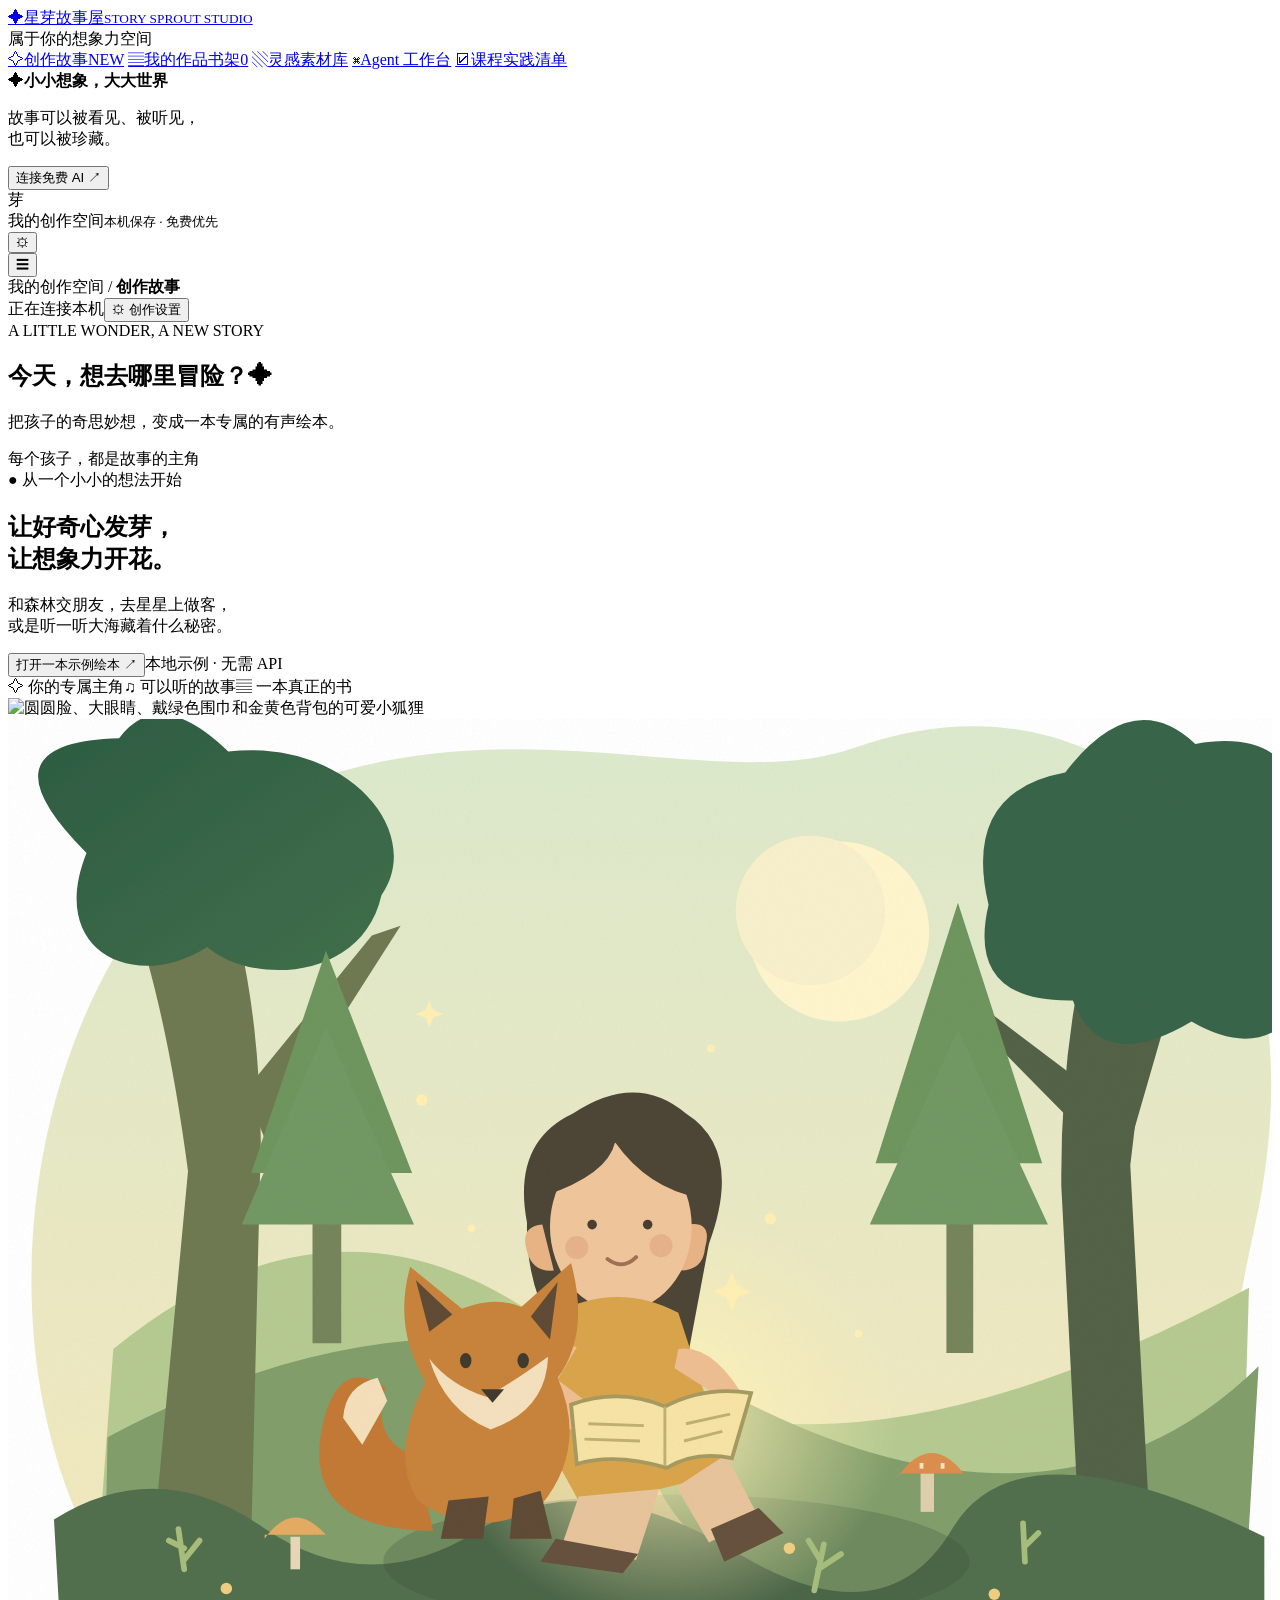
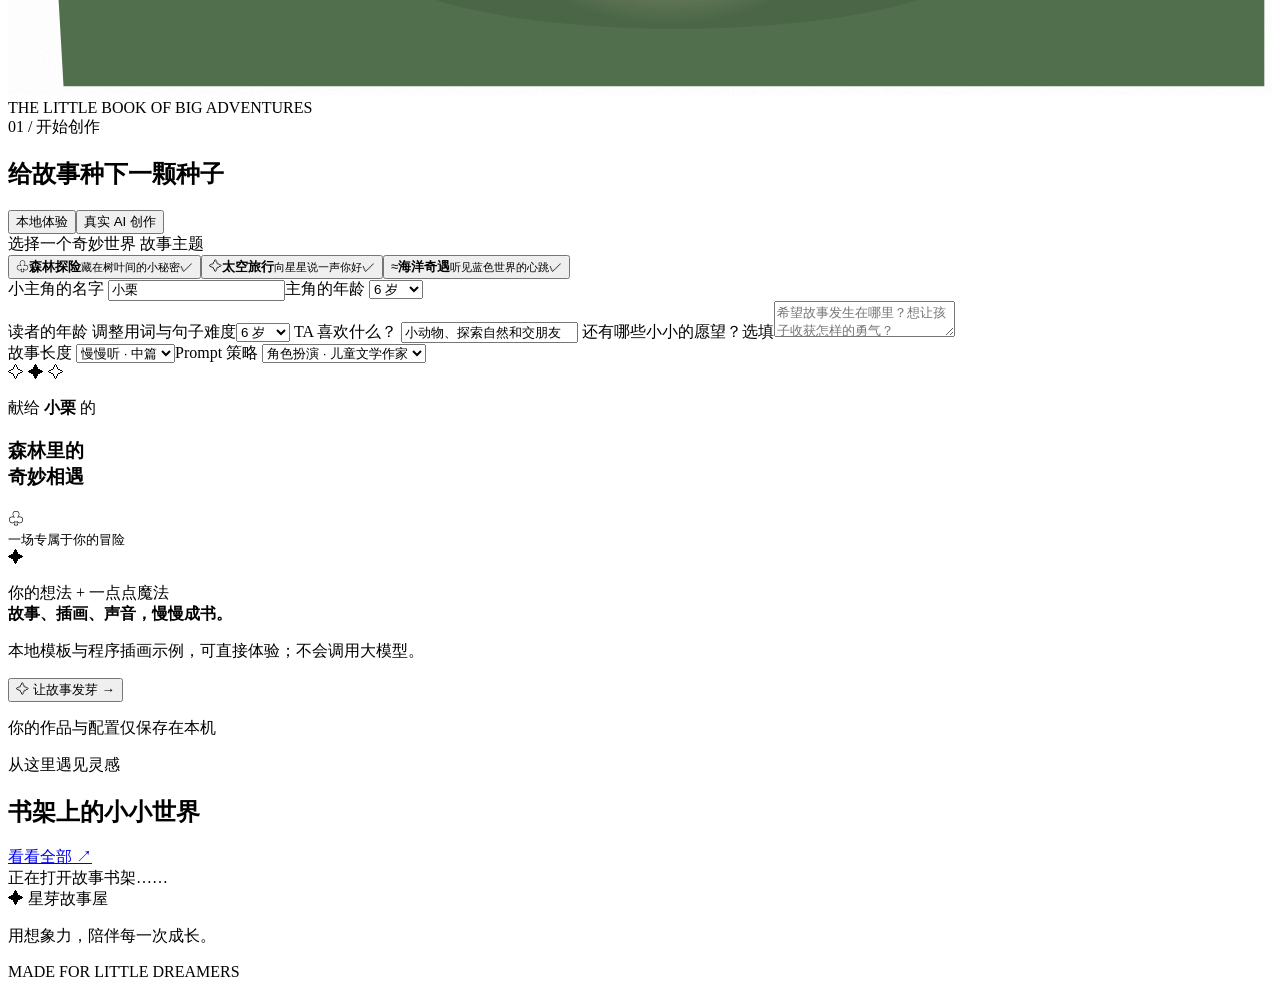
==== web/index.html @ d98bda09 "Add week-one Trae story page, shared service and Chinese usage guide" ====
<!doctype html>
<html lang="zh-CN">
<head>
  <meta charset="UTF-8">
  <meta name="viewport" content="width=device-width, initial-scale=1.0">
  <meta name="theme-color" content="#f7f6ee">
  <title>星芽故事屋 · 让每一个好奇心，都长成故事</title>
  <link rel="stylesheet" href="/styles.css">
  <script src="/app.js" defer></script>
</head>
<body>
  <aside class="sidebar" id="sidebar">
    <a class="brand" href="#create" aria-label="星芽故事屋首页"><span class="brand-mark">✦</span><span>星芽故事屋<small>STORY SPROUT STUDIO</small></span></a>
    <div class="sidebar-label">属于你的想象力空间</div>
    <nav class="navigation" aria-label="主导航">
      <a href="#create" data-view="create" class="nav-item active"><span class="nav-icon">✧</span>创作故事<span class="nav-new">NEW</span></a>
      <a href="#bookshelf" data-view="bookshelf" class="nav-item"><span class="nav-icon">▤</span>我的作品书架<span id="book-count" class="nav-count">0</span></a>
      <a href="#assets" data-view="assets" class="nav-item"><span class="nav-icon">▧</span>灵感素材库</a>
      <a href="#agent" data-view="agent" class="nav-item"><span class="nav-icon">⌘</span>Agent 工作台<span class="activity-dot" id="activity-dot" hidden></span></a>
      <a href="#course" data-view="course" class="nav-item"><span class="nav-icon">☑</span>课程实践清单</a>
    </nav>
    <div class="sidebar-note"><span class="note-spark">✦</span><strong>小小想象，大大世界</strong><p>故事可以被看见、被听见，<br>也可以被珍藏。</p><button class="text-button" id="open-settings-side">连接免费 AI <span>↗</span></button></div>
    <div class="sidebar-bottom"><span class="avatar">芽</span><div>我的创作空间<small>本机保存 · 免费优先</small></div><button class="icon-button" id="open-settings-bottom" aria-label="打开设置">⚙</button></div>
  </aside>

  <div class="app-shell">
    <header class="topbar"><button class="icon-button mobile-menu" id="mobile-menu" aria-label="切换菜单">☰</button><div class="breadcrumb">我的创作空间 <span>/</span> <strong id="breadcrumb-current">创作故事</strong></div><div class="topbar-actions"><span class="connection" id="connection-status"><span></span>正在连接本机</span><button class="settings-button" id="open-settings">⚙ <span>创作设置</span></button></div></header>
    <main id="main-content">
      <section class="view" id="view-create" aria-labelledby="create-title">
        <div class="page-eyebrow">A LITTLE WONDER, A NEW STORY</div>
        <div class="page-heading"><div><h1 id="create-title">今天，想去哪里冒险？<span>✦</span></h1><p>把孩子的奇思妙想，变成一本专属的有声绘本。</p></div><span class="handwritten">每个孩子，都是故事的主角</span></div>
        <section class="hero">
          <div class="hero-copy"><span class="pill"><span>●</span> 从一个小小的想法开始</span><h2>让好奇心发芽，<br>让想象力<span class="orange-text">开花。</span></h2><p>和森林交朋友，去星星上做客，<br>或是听一听大海藏着什么秘密。</p><div class="hero-actions"><button class="button dark" id="quick-experience">打开一本示例绘本 <span>↗</span></button><span class="hero-caption">本地示例 · 无需 API</span></div><div class="hero-features"><span>✧ 你的专属主角</span><span>♫ 可以听的故事</span><span>▤ 一本真正的书</span></div></div>
          <div class="hero-art has-seed" aria-label="戴着青绿围巾的小狐狸小栗，在森林里开启新的冒险" role="img"><img class="hero-seed-image" src="/files/library/images/character-cute-v6-eyes.png" alt="圆圆脸、大眼睛、戴绿色围巾和金黄色背包的可爱小狐狸">
            <svg viewBox="0 0 660 510" xmlns="http://www.w3.org/2000/svg" aria-hidden="true"><defs><linearGradient id="sky" x2="0" y2="1"><stop stop-color="#dce9cc"/><stop offset="1" stop-color="#f5e8bc"/></linearGradient><radialGradient id="bookGlow"><stop stop-color="#fff6bb" stop-opacity=".9"/><stop offset="1" stop-color="#ffedb0" stop-opacity="0"/></radialGradient><linearGradient id="tree" x2="1" y2="1"><stop stop-color="#2d5c42"/><stop offset="1" stop-color="#416f4c"/></linearGradient><filter id="grain"><feTurbulence type="fractalNoise" baseFrequency=".7" numOctaves="3" stitchTiles="stitch"/><feColorMatrix type="saturate" values="0"/><feComponentTransfer><feFuncA type="linear" slope=".06"/></feComponentTransfer><feBlend in="SourceGraphic" mode="multiply"/></filter></defs><g filter="url(#grain)"><path d="M44 432C-29 292 29 72 165 30 276-5 374 39 442 15 580-34 692 82 651 265c-21 95-22 191-137 218-100 24-385 32-470-51Z" fill="url(#sky)"/><circle cx="434" cy="111" r="47" fill="#fff5cd"/><circle cx="419" cy="100" r="39" fill="#f8f0cb"/><path d="M55 329Q177 229 295 326T648 297L643 463H45Z" fill="#b5ca91"/><path d="M52 375Q229 280 390 359T653 338L645 472H50Z" fill="#819e6b"/><path d="M339 321q-45 30-55 67t-73 80h207q-116-57-79-147" fill="#d8c998"/><path d="M76 12q55 75 56 209l-5 207H76l18-192Q77 110 47 63Z" fill="#6f7951"/><path d="m124 194 66-81 15-5-71 111M96 138 53 105l-3-20 51 35" fill="#6f7951"/><path d="M41 70Q-17 12 58 10 79-18 115 17c62-7 103 42 80 75-10 45-68 47-91 27-37 24-84 3-63-49Z" fill="url(#tree)"/><path d="M590 35q-41 94-40 209l10 193h37l-11-204q11-101 38-167Z" fill="#536347"/><path d="m580 235-64-65-9-21 70 53 28-72 10-9-28 97" fill="#536347"/><path d="M512 97q-14-59 40-69 35-46 68-15 62-11 57 59 35 35 5 66-21 45-64 20-47 28-62-11-56 1-44-50Z" fill="#376549"/><path d="M159 326V219h15v107M490 331V206h14v125" fill="#75855b"/><path d="m127 237 39-116 45 116ZM453 232l43-136 44 136Z" fill="#6f965e"/><path d="m122 264 44-103 46 103ZM450 264l46-102 47 102Z" fill="#729864"/><path d="M24 418q54-34 109 4t112 2 135 11 113-12 163 4v78H29Z" fill="#526f4d"/><ellipse cx="349" cy="440" rx="153" ry="35" fill="#344d39" opacity=".25"/><ellipse cx="345" cy="365" rx="120" ry="108" fill="url(#bookGlow)"/>
            <path d="M303 341q-33-31-32-78-8-42 24-57 33-22 59 0 30 19 12 68l-13 69Z" fill="#4d4535"/><path d="M279 264q-12 1-8 14 3 11 14 10M355 264q13-2 9 12-1 12-13 12" fill="#e8b485"/><ellipse cx="320" cy="265" rx="37" ry="44" fill="#efc59b"/><path d="M280 249q4-44 39-43 39 2 42 44-27-5-44-29-4 17-37 28Z" fill="#4d4535"/><path d="M284 311q34-18 66-1l27 83-77 19-28-51Z" fill="#d9a44b"/><path d="m298 406-10 29 40 4 12-37M349 401l17 29 26-13-17-33" fill="#e7c49b"/><path d="m286 428-8 12 43 6 8-10M367 423l7 17 31-15-13-13" fill="#66513d"/><path d="M288 325q-16 0-20 34l30 14 10-12-21-16 10-17M350 329q19-3 37 30l-29 13-9-13 18-8-19-12" fill="#edbe91"/><circle cx="305" cy="264" r="2.5" fill="#493f32"/><circle cx="334" cy="264" r="2.5" fill="#493f32"/><path d="M313 282q8 6 15-1" fill="none" stroke="#9f7155" stroke-width="2" stroke-linecap="round"/><circle cx="297" cy="276" r="6" fill="#db9c79" opacity=".45"/><circle cx="341" cy="275" r="6" fill="#db9c79" opacity=".45"/>
            <path d="M222 424q-69-1-58-54 8-38 33-21-8 28 16 36" fill="#c37a36"/><path d="M193 344q-17 4-18 21l10 14 13-23" fill="#f4dfba"/><path d="M218 346q-17-28-8-60l27 22q17-7 31-1l26-23q10 37-7 60 16 37-9 67-34 19-64-3-15-24 4-62" fill="#c8833b"/><path d="m213 293 7 27 12-9M287 294l-14 18 10 12" fill="#604b35"/><path d="M220 334q11 14 30 20 14-8 32-21-1 28-30 38-24-10-32-37" fill="#f4e0bd"/><ellipse cx="239" cy="335" rx="3" ry="4" fill="#403c2d"/><ellipse cx="269" cy="335" rx="3" ry="4" fill="#403c2d"/><path d="m247 350 12 0-6 7Z" fill="#403c2d"/><path d="m230 408-4 20 22 0 3-22M264 407l-2 21h22l-6-25" fill="#604b35"/>
            <path d="M294 358q25-9 49 1 21-11 45-7l-10 34q-19-4-34 5-27-8-47-2Z" fill="#f6e3a5" stroke="#a69a61" stroke-width="2"/><path d="M343 359v31M303 368l29 1M301 376l29 1M354 368l23-5M353 377l20-5" stroke="#c1af72" fill="none" stroke-width="1.5"/>
            <path d="M465 395q17-23 34-1h-34" fill="#dc8e4e"/><path d="M480 394v20" stroke="#dfcfac" stroke-width="7"/><path d="M476 390h2m9 0h2" stroke="#f6e7c1" stroke-width="3"/><path d="M134 428q15-21 32-2h-32" fill="#e4ac63"/><path d="M150 427v17" stroke="#e8d7b7" stroke-width="5"/><g fill="#ffefb3"><circle cx="216" cy="199" r="3"/><circle cx="398" cy="261" r="3"/><circle cx="444" cy="321" r="2"/><circle cx="242" cy="266" r="2"/><circle cx="367" cy="172" r="2"/><path d="m375 296 3-7 3 7 7 3-7 3-3 7-3-7-7-3Z"/><path d="m218 152 2-5 2 5 5 2-5 2-2 5-2-5-5-2Z"/></g><g stroke="#a7bd7c" stroke-width="3" stroke-linecap="round"><path d="m92 444-3-21m3 16 8-10m-8 4-8-4M421 455l5-24m-3 13 12-8m-11 3-6-10M531 440l-1-20m1 12 7-7"/></g><g fill="#efce83"><circle cx="114" cy="454" r="3"/><circle cx="408" cy="433" r="3"/><circle cx="515" cy="457" r="3"/></g></g></svg>
            <span class="art-caption">THE LITTLE BOOK OF BIG ADVENTURES</span>
          </div>
        </section>

        <section class="creation-section" id="creation-section"><div class="section-heading"><div><span class="step-label">01 / 开始创作</span><h2>给故事种下一颗种子</h2></div><div class="mode-switch" role="group" aria-label="生成模式"><button class="active" data-mode="demo" aria-pressed="true">本地体验</button><button data-mode="live" aria-pressed="false">真实 AI 创作</button></div></div>
          <form id="create-form" class="creation-grid">
            <div class="creation-form"><label class="field-label">选择一个奇妙世界 <span>故事主题</span></label><div class="theme-options" role="group" aria-label="选择主题"><button type="button" data-theme="forest" class="theme-card selected" aria-pressed="true"><span class="theme-picture forest-picture">♧</span><strong>森林探险</strong><small>藏在树叶间的小秘密</small><span class="theme-check">✓</span></button><button type="button" data-theme="space" class="theme-card" aria-pressed="false"><span class="theme-picture space-picture">✧</span><strong>太空旅行</strong><small>向星星说一声你好</small><span class="theme-check">✓</span></button><button type="button" data-theme="ocean" class="theme-card" aria-pressed="false"><span class="theme-picture ocean-picture">≈</span><strong>海洋奇遇</strong><small>听见蓝色世界的心跳</small><span class="theme-check">✓</span></button></div>
              <div class="fields-row"><label class="field">小主角的名字 <input name="name" id="child-name" maxlength="20" required value="小栗" placeholder="例如：小栗"></label><label class="field age-field">主角的年龄 <select name="age" id="child-age"><option value="3">3 岁</option><option value="4">4 岁</option><option value="5">5 岁</option><option value="6" selected>6 岁</option><option value="7">7 岁</option><option value="8">8 岁</option><option value="9">9 岁</option><option value="10">10 岁</option><option value="11">11 岁</option><option value="12">12 岁</option></select></label></div>
              <label class="field">读者的年龄 <span class="optional">调整用词与句子难度</span><select name="audience_age" id="audience-age"><option value="3">3 岁</option><option value="4">4 岁</option><option value="5">5 岁</option><option value="6" selected>6 岁</option><option value="7">7 岁</option><option value="8">8 岁</option><option value="9">9 岁</option><option value="10">10 岁</option><option value="11">11 岁</option><option value="12">12 岁</option></select></label>
              <label class="field">TA 喜欢什么？ <input id="child-interest" name="interest" maxlength="120" value="小动物、探索自然和交朋友" placeholder="小动物、恐龙、星星……"></label>
              <label class="field">还有哪些小小的愿望？<span class="optional">选填</span><textarea name="setting" id="story-setting" rows="2" maxlength="180" placeholder="希望故事发生在哪里？想让孩子收获怎样的勇气？"></textarea></label>
              <div class="fields-row"><label class="field">故事长度 <select name="length"><option value="short">轻轻读 · 短篇</option><option value="medium" selected>慢慢听 · 中篇</option><option value="long">尽情想 · 长篇</option></select></label><label class="field">Prompt 策略 <select name="strategy"><option value="role_play">角色扮演 · 儿童文学作家</option><option value="zero_shot">Zero-shot · 直接描述</option><option value="few_shot">Few-shot · 示例引导</option></select></label></div>
            </div>
            <aside class="creation-preview"><div class="preview-book"><div class="preview-stars">✧ <span>✦</span> ✧</div><p>献给 <strong id="preview-name">小栗</strong> 的</p><h3 id="preview-title">森林里的<br>奇妙相遇</h3><div class="preview-tree">♧</div><div class="preview-book-line"></div><small>一场专属于你的冒险</small></div><div class="preview-summary"><span>✦</span><p>你的想法 + 一点点魔法<br><strong>故事、插画、声音，慢慢成书。</strong></p></div><p id="mode-description" class="mode-description">本地模板与程序插画示例，可直接体验；不会调用大模型。</p><button class="button dark create-button" type="submit" id="create-submit"><span>✧</span> 让故事发芽 <span>→</span></button><p class="local-note">你的作品与配置仅保存在本机</p></aside>
          </form>
        </section>
        <section class="recent-section"><div class="section-heading"><div><span class="step-label">从这里遇见灵感</span><h2>书架上的小小世界</h2></div><a class="text-button" href="#bookshelf">看看全部 <span>↗</span></a></div><div class="book-grid compact" id="recent-books"><div class="loading-state">正在打开故事书架……</div></div></section>
        <footer class="page-footer"><span>✦ 星芽故事屋</span><p>用想象力，陪伴每一次成长。</p><span>MADE FOR LITTLE DREAMERS</span></footer>
      </section>

      <section class="view" id="view-bookshelf" hidden><div class="page-eyebrow">YOUR LITTLE LIBRARY</div><div class="page-heading"><div><h1>我的作品书架<span>▤</span></h1><p>每一本故事，都收藏着一份独一无二的好奇心。</p></div><a href="#create" class="button dark">✧ 创作新故事</a></div><div class="toolbar"><div class="search-field"><span>⌕</span><input id="book-search" placeholder="找一本故事，或一位小主角……" aria-label="搜索作品"></div><span class="muted" id="bookshelf-total"></span></div><div class="book-grid" id="all-books"></div></section>

      <section class="view" id="view-assets" hidden><div class="page-eyebrow">A CABINET OF CURIOSITIES</div><div class="page-heading"><div><h1>灵感素材库<span>✧</span></h1><p>故事模板、插画与声音，让创作多一点可能。</p></div></div><div class="asset-search-panel"><form id="asset-search-form" class="asset-search"><span>⌕</span><input id="asset-query" placeholder="试试“森林里的小狐狸”或“温柔的海浪声”" aria-label="搜索素材"><button class="button dark" type="submit">寻找灵感 →</button></form><div class="filter-pills" id="asset-filters"><button class="active" data-type="all">全部素材</button><button data-type="template">故事模板</button><button data-type="image">插画</button><button data-type="sound">声音</button></div><p id="asset-engine" class="muted"></p></div><div id="asset-results" class="asset-grid"></div></section>

      <section class="view" id="view-agent" hidden><div class="page-eyebrow">LET IDEAS BECOME A BOOK</div><div class="page-heading"><div><h1>Agent 工作台<span>⌘</span></h1><p>看见每一步创作，也能在需要时加入你的想法。</p></div><span class="pill">人在回路 · 可暂停介入</span></div><div class="agent-layout"><section class="panel agent-setup"><div class="panel-title"><span class="number-mark">01</span><h2>安排一次创作</h2></div><label class="field">选择一本故事<select id="agent-project"></select></label><label class="field">告诉创作助手你的想法<textarea id="agent-instruction" rows="5" maxlength="500" placeholder="例如：让小狐狸更勇敢，保留温柔的睡前氛围。"></textarea></label><label class="checkbox-field"><input type="checkbox" id="agent-pause" checked><span>故事完成后暂停，等我审阅再继续</span></label><p class="help-text">按真实执行顺序编排故事、插画、有声书与视频。每一步都会保留日志；可用能力以本机配置为准。</p><button class="button dark full" id="start-agent">启动创作助手 →</button><button class="button subtle full" id="prompt-compare">比较三种 Prompt 策略</button></section><section class="panel agent-monitor"><div class="panel-title"><span class="number-mark">02</span><h2>创作正在发生</h2><span id="agent-status" class="status-chip">等待任务</span></div><div id="agent-empty" class="empty-state"><span class="empty-icon">⌘</span><h3>给一个想法，看它一步步成书</h3><p>任务启动后，这里会显示真实进度、执行步骤与日志。</p></div><div id="agent-job" hidden><div class="job-progress"><span id="job-progress-label">任务进度</span><strong id="job-progress-value">0%</strong><div class="progress-track"><span id="job-progress-bar"></span></div></div><div id="job-steps" class="job-steps"></div><div class="log-heading"><strong>执行日志</strong><small>由本机服务实时返回</small></div><div id="job-logs" class="job-logs" aria-live="polite"></div><div id="job-error" class="inline-error" hidden></div><div class="intervention" id="job-intervention" hidden><strong>故事正在等你的想法</strong><p>审阅后可以提交调整要求，再恢复任务。</p><textarea id="intervention-text" rows="3" maxlength="500" placeholder="例如：减少第三幕的紧张感，结尾增加彼此分享的情节。"></textarea><div class="intervention-actions"><button class="button subtle" id="send-intervention">保存介入指令</button><button class="button dark" id="resume-job">继续执行 →</button></div></div><div id="job-result" class="job-result" hidden></div></div></section></div></section>

      <section class="view" id="view-course" hidden><div class="page-eyebrow">LEARNING THROUGH MAKING</div><div class="page-heading"><div><h1>课程实践清单<span>☑</span></h1><p>把每一项课堂所学，变成可以检查的真实作品。</p></div></div><div class="course-intro"><span>✦</span><div><h2>从一个故事，到一个完整的 AIGC 应用</h2><p>这里只检查本机功能与技术产物，不代表老师的作业验收。Trae开发、演示视频、日志、仓库提交和现场答辩需另外核对。</p></div></div><div id="course-checks" class="checks-grid"></div><div class="section-heading"><h2>实践路线</h2></div><div id="course-weeks" class="course-weeks"></div></section>
    </main>
  </div>

  <dialog id="reader" class="reader-dialog"><div class="reader-shell"><header class="reader-header"><a href="#bookshelf" class="brand reader-brand"><span class="brand-mark">✦</span><span>星芽故事屋</span></a><div class="reader-heading"><strong id="reader-title"></strong><span id="reader-mode" class="status-chip"></span></div><button class="icon-button close-reader" id="close-reader" aria-label="关闭阅读器">×</button></header><div class="reader-body"><aside class="reader-outline"><p class="sidebar-label">这本书的每一页</p><div id="scene-navigation"></div><button class="characters-toggle" id="show-characters">♧ 认识故事里的朋友</button><div id="character-list" hidden></div><div class="reader-moral" id="reader-moral"></div></aside><div class="reader-center"><div class="reader-actionbar"><button class="reader-action" id="generate-images">▧ 生成配图</button><button class="reader-action" id="generate-audio">♫ 生成有声书</button><button class="reader-action" id="generate-video">▷ 生成视频</button><button class="reader-action" id="reader-agent">⌘ 交给 Agent</button><div class="reader-export"><a id="download-pdf" class="reader-action" download>↓ PDF</a><a id="download-zip" class="reader-action" download>↓ ZIP</a></div></div><div class="reader-job" id="reader-job" hidden><span id="reader-job-status"></span><button class="text-button" id="reader-job-details">查看日志 ↗</button></div><article class="storybook-page"><div class="scene-image-wrap" id="scene-image-wrap"><img id="scene-image" alt=""><span id="scene-image-note" class="scene-image-note"></span></div><div class="scene-copy"><span class="scene-number" id="scene-number"></span><h2 id="scene-title"></h2><div id="scene-text" class="scene-text"></div><div id="scene-dialogues" class="scene-dialogues"></div></div></article><div class="reader-pagination"><button class="button subtle" id="previous-scene">← 上一页</button><span id="scene-counter"></span><button class="button dark" id="next-scene">下一页 →</button></div><div class="audio-panel"><span class="audio-symbol">♫</span><div class="audio-content"><strong id="audio-title">让故事读给你听</strong><p id="audio-hint">生成有声书后，在这里播放并同步查看朗读文字。</p><audio id="story-audio" controls preload="metadata" hidden></audio></div></div><div id="reader-video-wrap" hidden><video id="story-video" controls preload="metadata"></video></div><details class="revision-panel"><summary>✎ 想给故事添一点新想法？</summary><form id="revise-form"><textarea id="revision-text" rows="3" maxlength="500" required placeholder="描述你希望调整的内容，例如：结尾让两个朋友一起把小种子种下。"></textarea><button class="button dark" type="submit">修改故事 →</button></form></details></div></div></div></dialog>

  <dialog id="settings-dialog" class="settings-dialog"><form id="settings-form"><header class="modal-header"><div><span class="step-label">YOUR LOCAL STUDIO</span><h2>让创作工具准备就绪</h2></div><button class="icon-button" id="close-settings" type="button" aria-label="关闭设置">×</button></header><div class="settings-body"><div class="privacy-note">♧ 密钥仅提交给本机服务并保存在本机配置中；界面和作品导出均不会回显密钥。</div><div class="settings-help"><h3>第一次使用？从免费模型开始</h3><ol><li>在 <a href="https://open.bigmodel.cn/" target="_blank" rel="noopener noreferrer">智谱开放平台 ↗</a> 注册并进入控制台。</li><li>在 API Key 管理中创建密钥，复制后粘贴到下方。</li><li>使用下方免费模型，保存后点击“测试连接”。模型可用性以平台账号实际权限为准。</li></ol></div><div class="settings-section"><h3>文字创作 <span class="status-chip" id="text-key-state">未配置</span></h3><label class="field">API 地址<input id="text-base-url" type="url" placeholder="https://open.bigmodel.cn/api/paas/v4"></label><label class="field">免费文字模型<select id="text-model"><option value="glm-4.7-flash">GLM-4.7-Flash</option><option value="glm-4-flash-250414">GLM-4-Flash-250414</option><option value="glm-4-flash">GLM-4-Flash</option></select></label><label class="field">API Key<input id="text-api-key" type="password" autocomplete="new-password" placeholder="粘贴密钥；留空保留已保存的密钥"></label></div><div class="settings-section"><h3>绘本插画 <span class="status-chip" id="image-key-state">未配置</span></h3><label class="field">图片服务<select id="image-provider"><option value="cogview">智谱免费图片 · 无固定Seed</option><option value="wan">百炼万相2.7 · 使用账号免费额度</option></select></label><label class="field">API 地址<input id="image-base-url" type="url" placeholder="https://open.bigmodel.cn/api/paas/v4"></label><label class="field">免费图片模型<select id="image-model"><option value="cogview-3-flash">CogView-3-Flash</option></select></label><label class="field">API Key<input id="image-api-key" type="password" autocomplete="new-password" placeholder="图片生成专用密钥；留空保留原值"></label></div><div class="settings-section" id="wan-settings" hidden><h3>百炼图片设置 <span class="status-chip" id="wan-key-state">未配置</span></h3><p class="help-text">先在百炼确认所选模型有剩余免费图片额度，并开启“免费额度用完即停”。保存设置与本机检查不生成图片；实际生成才消耗额度。</p><label class="field">北京地域 API Host<input id="wan-base-url" type="url" value="https://dashscope.aliyuncs.com"></label><label class="field">图片模型<select id="wan-model"><option value="wan2.7-image-pro">wan2.7-image-pro</option><option value="wan2.7-image">wan2.7-image</option></select></label><label class="field">百炼 API Key<input id="wan-api-key" type="password" autocomplete="new-password" placeholder="只填写百炼密钥，留空保留已保存值"></label><label class="field">固定 Seed<input id="wan-seed" type="number" min="0" max="2147483647" value="20261027" required></label><label class="field" style="display:flex;flex-direction:row;align-items:flex-start"><input id="wan-free-confirmed" type="checkbox" style="width:auto;margin-top:5px">我已确认上方所选模型有剩余免费额度，且“免费额度用完即停”已开启。</label><button id="check-image-settings" class="button subtle" type="button">检查图片配置（不出图）</button></div><p class="help-text">文字使用智谱免费模型。百炼图片仅在确认免费额度及用完即停后开放调用，不自动切换模型。</p><div id="settings-test-result" class="settings-test-result" hidden></div></div><footer class="modal-footer"><button class="button subtle" id="test-settings" type="button">测试已保存配置</button><button class="button dark" id="save-settings" type="submit">保存本机设置 →</button></footer></form></dialog>
  <div class="toast-stack" id="toast-stack" aria-live="polite"></div>
  <div class="global-busy" id="global-busy" hidden><span class="spinner"></span><span id="global-busy-label">正在处理……</span></div>
</body>
</html>
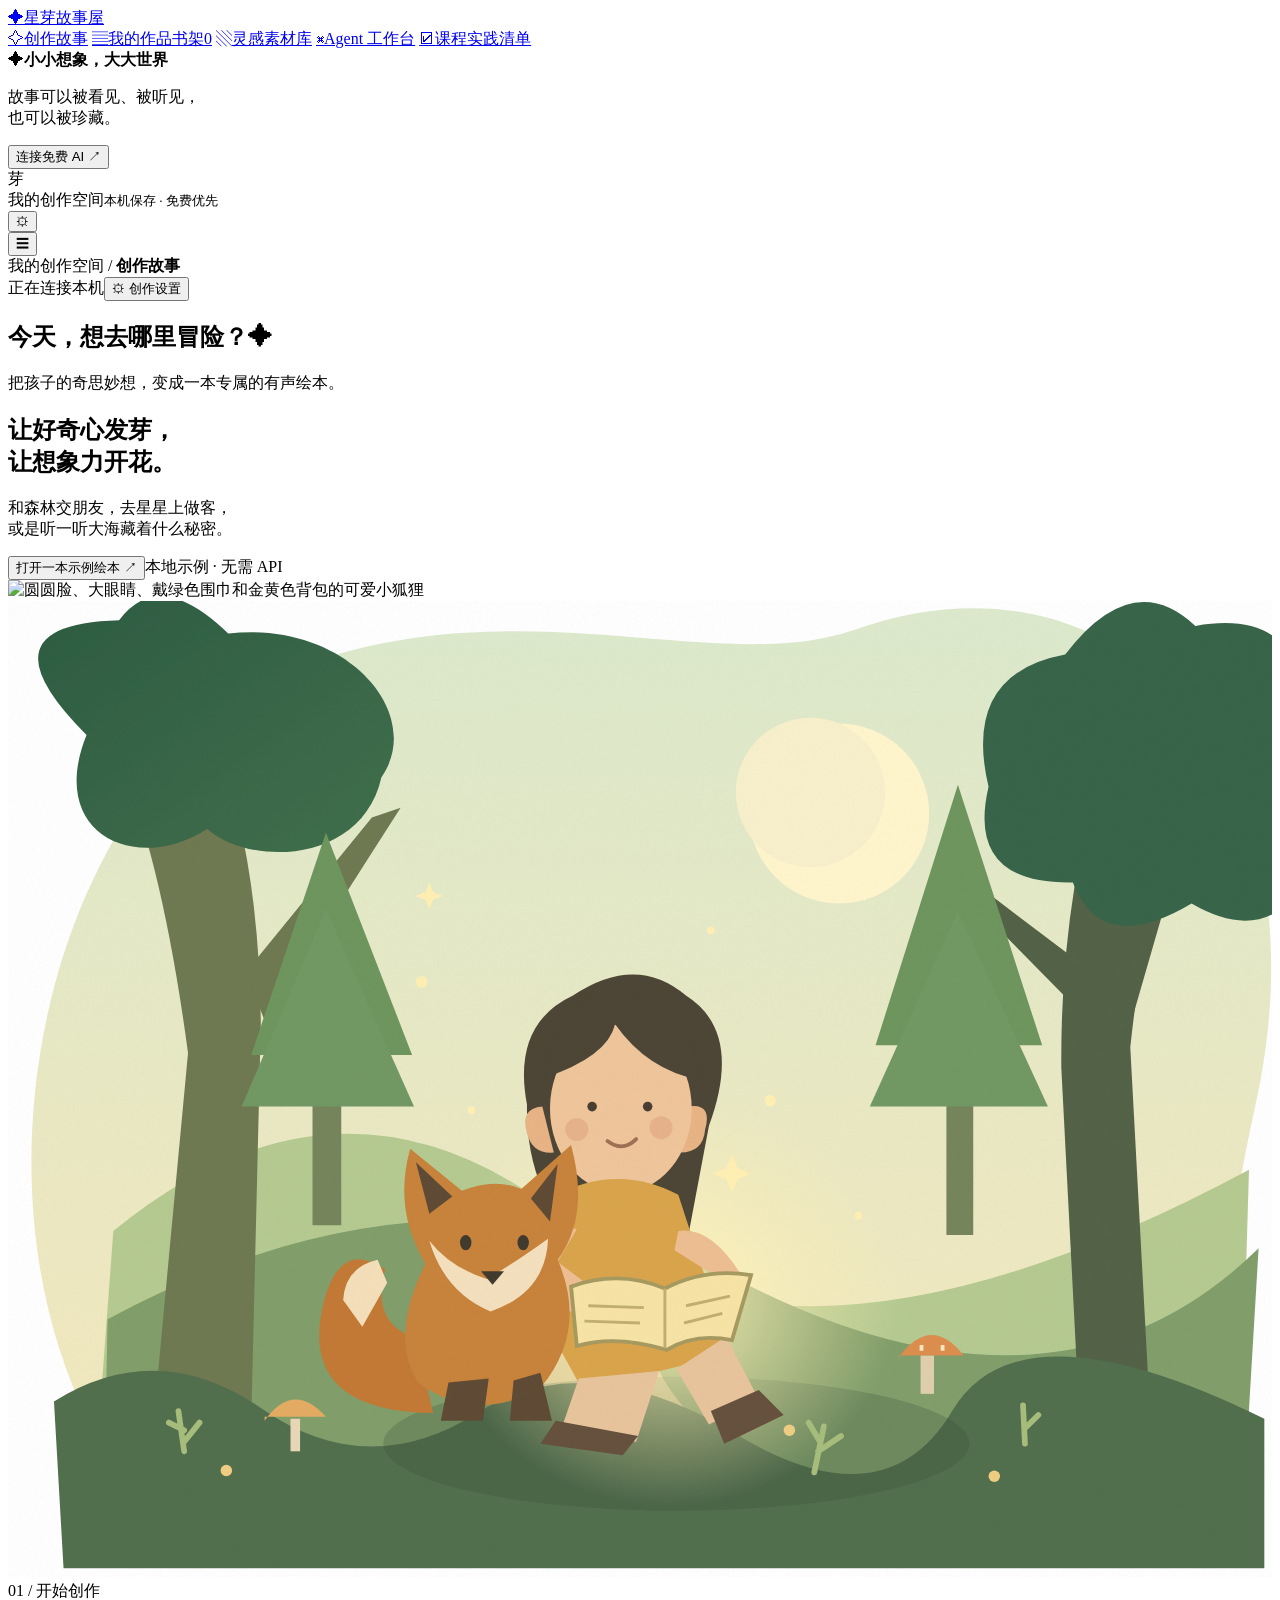
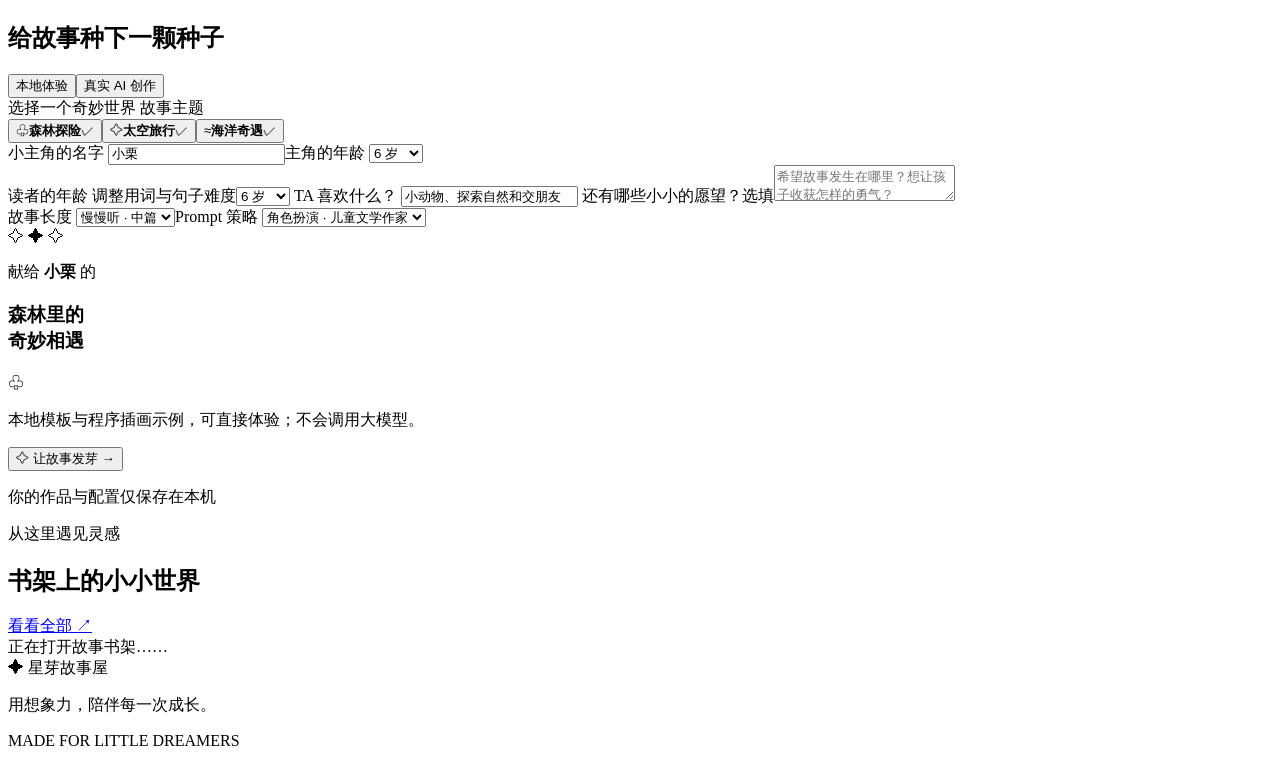
==== commit b7e92176: "Warm the main page palette and simplify decorative captions" ====
--- a/web/index.html
+++ b/web/index.html
@@ -3,17 +3,17 @@
 <head>
   <meta charset="UTF-8">
   <meta name="viewport" content="width=device-width, initial-scale=1.0">
-  <meta name="theme-color" content="#f7f6ee">
+  <meta name="theme-color" content="#fff8ef">
   <title>星芽故事屋 · 让每一个好奇心，都长成故事</title>
-  <link rel="stylesheet" href="/styles.css">
+  <link rel="stylesheet" href="/styles.css?v=warm-20261102">
   <script src="/app.js" defer></script>
 </head>
 <body>
   <aside class="sidebar" id="sidebar">
-    <a class="brand" href="#create" aria-label="星芽故事屋首页"><span class="brand-mark">✦</span><span>星芽故事屋<small>STORY SPROUT STUDIO</small></span></a>
-    <div class="sidebar-label">属于你的想象力空间</div>
+    <a class="brand" href="#create" aria-label="星芽故事屋首页"><span class="brand-mark">✦</span><span>星芽故事屋</span></a>
+
     <nav class="navigation" aria-label="主导航">
-      <a href="#create" data-view="create" class="nav-item active"><span class="nav-icon">✧</span>创作故事<span class="nav-new">NEW</span></a>
+      <a href="#create" data-view="create" class="nav-item active"><span class="nav-icon">✧</span>创作故事</a>
       <a href="#bookshelf" data-view="bookshelf" class="nav-item"><span class="nav-icon">▤</span>我的作品书架<span id="book-count" class="nav-count">0</span></a>
       <a href="#assets" data-view="assets" class="nav-item"><span class="nav-icon">▧</span>灵感素材库</a>
       <a href="#agent" data-view="agent" class="nav-item"><span class="nav-icon">⌘</span>Agent 工作台<span class="activity-dot" id="activity-dot" hidden></span></a>
@@ -27,43 +27,43 @@
     <header class="topbar"><button class="icon-button mobile-menu" id="mobile-menu" aria-label="切换菜单">☰</button><div class="breadcrumb">我的创作空间 <span>/</span> <strong id="breadcrumb-current">创作故事</strong></div><div class="topbar-actions"><span class="connection" id="connection-status"><span></span>正在连接本机</span><button class="settings-button" id="open-settings">⚙ <span>创作设置</span></button></div></header>
     <main id="main-content">
       <section class="view" id="view-create" aria-labelledby="create-title">
-        <div class="page-eyebrow">A LITTLE WONDER, A NEW STORY</div>
-        <div class="page-heading"><div><h1 id="create-title">今天，想去哪里冒险？<span>✦</span></h1><p>把孩子的奇思妙想，变成一本专属的有声绘本。</p></div><span class="handwritten">每个孩子，都是故事的主角</span></div>
+
+        <div class="page-heading"><div><h1 id="create-title">今天，想去哪里冒险？<span>✦</span></h1><p>把孩子的奇思妙想，变成一本专属的有声绘本。</p></div></div>
         <section class="hero">
-          <div class="hero-copy"><span class="pill"><span>●</span> 从一个小小的想法开始</span><h2>让好奇心发芽，<br>让想象力<span class="orange-text">开花。</span></h2><p>和森林交朋友，去星星上做客，<br>或是听一听大海藏着什么秘密。</p><div class="hero-actions"><button class="button dark" id="quick-experience">打开一本示例绘本 <span>↗</span></button><span class="hero-caption">本地示例 · 无需 API</span></div><div class="hero-features"><span>✧ 你的专属主角</span><span>♫ 可以听的故事</span><span>▤ 一本真正的书</span></div></div>
+          <div class="hero-copy"><h2>让好奇心发芽，<br>让想象力<span class="orange-text">开花。</span></h2><p>和森林交朋友，去星星上做客，<br>或是听一听大海藏着什么秘密。</p><div class="hero-actions"><button class="button dark" id="quick-experience">打开一本示例绘本 <span>↗</span></button><span class="hero-caption">本地示例 · 无需 API</span></div></div>
           <div class="hero-art has-seed" aria-label="戴着青绿围巾的小狐狸小栗，在森林里开启新的冒险" role="img"><img class="hero-seed-image" src="/files/library/images/character-cute-v6-eyes.png" alt="圆圆脸、大眼睛、戴绿色围巾和金黄色背包的可爱小狐狸">
             <svg viewBox="0 0 660 510" xmlns="http://www.w3.org/2000/svg" aria-hidden="true"><defs><linearGradient id="sky" x2="0" y2="1"><stop stop-color="#dce9cc"/><stop offset="1" stop-color="#f5e8bc"/></linearGradient><radialGradient id="bookGlow"><stop stop-color="#fff6bb" stop-opacity=".9"/><stop offset="1" stop-color="#ffedb0" stop-opacity="0"/></radialGradient><linearGradient id="tree" x2="1" y2="1"><stop stop-color="#2d5c42"/><stop offset="1" stop-color="#416f4c"/></linearGradient><filter id="grain"><feTurbulence type="fractalNoise" baseFrequency=".7" numOctaves="3" stitchTiles="stitch"/><feColorMatrix type="saturate" values="0"/><feComponentTransfer><feFuncA type="linear" slope=".06"/></feComponentTransfer><feBlend in="SourceGraphic" mode="multiply"/></filter></defs><g filter="url(#grain)"><path d="M44 432C-29 292 29 72 165 30 276-5 374 39 442 15 580-34 692 82 651 265c-21 95-22 191-137 218-100 24-385 32-470-51Z" fill="url(#sky)"/><circle cx="434" cy="111" r="47" fill="#fff5cd"/><circle cx="419" cy="100" r="39" fill="#f8f0cb"/><path d="M55 329Q177 229 295 326T648 297L643 463H45Z" fill="#b5ca91"/><path d="M52 375Q229 280 390 359T653 338L645 472H50Z" fill="#819e6b"/><path d="M339 321q-45 30-55 67t-73 80h207q-116-57-79-147" fill="#d8c998"/><path d="M76 12q55 75 56 209l-5 207H76l18-192Q77 110 47 63Z" fill="#6f7951"/><path d="m124 194 66-81 15-5-71 111M96 138 53 105l-3-20 51 35" fill="#6f7951"/><path d="M41 70Q-17 12 58 10 79-18 115 17c62-7 103 42 80 75-10 45-68 47-91 27-37 24-84 3-63-49Z" fill="url(#tree)"/><path d="M590 35q-41 94-40 209l10 193h37l-11-204q11-101 38-167Z" fill="#536347"/><path d="m580 235-64-65-9-21 70 53 28-72 10-9-28 97" fill="#536347"/><path d="M512 97q-14-59 40-69 35-46 68-15 62-11 57 59 35 35 5 66-21 45-64 20-47 28-62-11-56 1-44-50Z" fill="#376549"/><path d="M159 326V219h15v107M490 331V206h14v125" fill="#75855b"/><path d="m127 237 39-116 45 116ZM453 232l43-136 44 136Z" fill="#6f965e"/><path d="m122 264 44-103 46 103ZM450 264l46-102 47 102Z" fill="#729864"/><path d="M24 418q54-34 109 4t112 2 135 11 113-12 163 4v78H29Z" fill="#526f4d"/><ellipse cx="349" cy="440" rx="153" ry="35" fill="#344d39" opacity=".25"/><ellipse cx="345" cy="365" rx="120" ry="108" fill="url(#bookGlow)"/>
             <path d="M303 341q-33-31-32-78-8-42 24-57 33-22 59 0 30 19 12 68l-13 69Z" fill="#4d4535"/><path d="M279 264q-12 1-8 14 3 11 14 10M355 264q13-2 9 12-1 12-13 12" fill="#e8b485"/><ellipse cx="320" cy="265" rx="37" ry="44" fill="#efc59b"/><path d="M280 249q4-44 39-43 39 2 42 44-27-5-44-29-4 17-37 28Z" fill="#4d4535"/><path d="M284 311q34-18 66-1l27 83-77 19-28-51Z" fill="#d9a44b"/><path d="m298 406-10 29 40 4 12-37M349 401l17 29 26-13-17-33" fill="#e7c49b"/><path d="m286 428-8 12 43 6 8-10M367 423l7 17 31-15-13-13" fill="#66513d"/><path d="M288 325q-16 0-20 34l30 14 10-12-21-16 10-17M350 329q19-3 37 30l-29 13-9-13 18-8-19-12" fill="#edbe91"/><circle cx="305" cy="264" r="2.5" fill="#493f32"/><circle cx="334" cy="264" r="2.5" fill="#493f32"/><path d="M313 282q8 6 15-1" fill="none" stroke="#9f7155" stroke-width="2" stroke-linecap="round"/><circle cx="297" cy="276" r="6" fill="#db9c79" opacity=".45"/><circle cx="341" cy="275" r="6" fill="#db9c79" opacity=".45"/>
             <path d="M222 424q-69-1-58-54 8-38 33-21-8 28 16 36" fill="#c37a36"/><path d="M193 344q-17 4-18 21l10 14 13-23" fill="#f4dfba"/><path d="M218 346q-17-28-8-60l27 22q17-7 31-1l26-23q10 37-7 60 16 37-9 67-34 19-64-3-15-24 4-62" fill="#c8833b"/><path d="m213 293 7 27 12-9M287 294l-14 18 10 12" fill="#604b35"/><path d="M220 334q11 14 30 20 14-8 32-21-1 28-30 38-24-10-32-37" fill="#f4e0bd"/><ellipse cx="239" cy="335" rx="3" ry="4" fill="#403c2d"/><ellipse cx="269" cy="335" rx="3" ry="4" fill="#403c2d"/><path d="m247 350 12 0-6 7Z" fill="#403c2d"/><path d="m230 408-4 20 22 0 3-22M264 407l-2 21h22l-6-25" fill="#604b35"/>
             <path d="M294 358q25-9 49 1 21-11 45-7l-10 34q-19-4-34 5-27-8-47-2Z" fill="#f6e3a5" stroke="#a69a61" stroke-width="2"/><path d="M343 359v31M303 368l29 1M301 376l29 1M354 368l23-5M353 377l20-5" stroke="#c1af72" fill="none" stroke-width="1.5"/>
             <path d="M465 395q17-23 34-1h-34" fill="#dc8e4e"/><path d="M480 394v20" stroke="#dfcfac" stroke-width="7"/><path d="M476 390h2m9 0h2" stroke="#f6e7c1" stroke-width="3"/><path d="M134 428q15-21 32-2h-32" fill="#e4ac63"/><path d="M150 427v17" stroke="#e8d7b7" stroke-width="5"/><g fill="#ffefb3"><circle cx="216" cy="199" r="3"/><circle cx="398" cy="261" r="3"/><circle cx="444" cy="321" r="2"/><circle cx="242" cy="266" r="2"/><circle cx="367" cy="172" r="2"/><path d="m375 296 3-7 3 7 7 3-7 3-3 7-3-7-7-3Z"/><path d="m218 152 2-5 2 5 5 2-5 2-2 5-2-5-5-2Z"/></g><g stroke="#a7bd7c" stroke-width="3" stroke-linecap="round"><path d="m92 444-3-21m3 16 8-10m-8 4-8-4M421 455l5-24m-3 13 12-8m-11 3-6-10M531 440l-1-20m1 12 7-7"/></g><g fill="#efce83"><circle cx="114" cy="454" r="3"/><circle cx="408" cy="433" r="3"/><circle cx="515" cy="457" r="3"/></g></g></svg>
-            <span class="art-caption">THE LITTLE BOOK OF BIG ADVENTURES</span>
+
           </div>
         </section>
 
         <section class="creation-section" id="creation-section"><div class="section-heading"><div><span class="step-label">01 / 开始创作</span><h2>给故事种下一颗种子</h2></div><div class="mode-switch" role="group" aria-label="生成模式"><button class="active" data-mode="demo" aria-pressed="true">本地体验</button><button data-mode="live" aria-pressed="false">真实 AI 创作</button></div></div>
           <form id="create-form" class="creation-grid">
-            <div class="creation-form"><label class="field-label">选择一个奇妙世界 <span>故事主题</span></label><div class="theme-options" role="group" aria-label="选择主题"><button type="button" data-theme="forest" class="theme-card selected" aria-pressed="true"><span class="theme-picture forest-picture">♧</span><strong>森林探险</strong><small>藏在树叶间的小秘密</small><span class="theme-check">✓</span></button><button type="button" data-theme="space" class="theme-card" aria-pressed="false"><span class="theme-picture space-picture">✧</span><strong>太空旅行</strong><small>向星星说一声你好</small><span class="theme-check">✓</span></button><button type="button" data-theme="ocean" class="theme-card" aria-pressed="false"><span class="theme-picture ocean-picture">≈</span><strong>海洋奇遇</strong><small>听见蓝色世界的心跳</small><span class="theme-check">✓</span></button></div>
+            <div class="creation-form"><label class="field-label">选择一个奇妙世界 <span>故事主题</span></label><div class="theme-options" role="group" aria-label="选择主题"><button type="button" data-theme="forest" class="theme-card selected" aria-pressed="true"><span class="theme-picture forest-picture">♧</span><strong>森林探险</strong><span class="theme-check">✓</span></button><button type="button" data-theme="space" class="theme-card" aria-pressed="false"><span class="theme-picture space-picture">✧</span><strong>太空旅行</strong><span class="theme-check">✓</span></button><button type="button" data-theme="ocean" class="theme-card" aria-pressed="false"><span class="theme-picture ocean-picture">≈</span><strong>海洋奇遇</strong><span class="theme-check">✓</span></button></div>
               <div class="fields-row"><label class="field">小主角的名字 <input name="name" id="child-name" maxlength="20" required value="小栗" placeholder="例如：小栗"></label><label class="field age-field">主角的年龄 <select name="age" id="child-age"><option value="3">3 岁</option><option value="4">4 岁</option><option value="5">5 岁</option><option value="6" selected>6 岁</option><option value="7">7 岁</option><option value="8">8 岁</option><option value="9">9 岁</option><option value="10">10 岁</option><option value="11">11 岁</option><option value="12">12 岁</option></select></label></div>
               <label class="field">读者的年龄 <span class="optional">调整用词与句子难度</span><select name="audience_age" id="audience-age"><option value="3">3 岁</option><option value="4">4 岁</option><option value="5">5 岁</option><option value="6" selected>6 岁</option><option value="7">7 岁</option><option value="8">8 岁</option><option value="9">9 岁</option><option value="10">10 岁</option><option value="11">11 岁</option><option value="12">12 岁</option></select></label>
               <label class="field">TA 喜欢什么？ <input id="child-interest" name="interest" maxlength="120" value="小动物、探索自然和交朋友" placeholder="小动物、恐龙、星星……"></label>
               <label class="field">还有哪些小小的愿望？<span class="optional">选填</span><textarea name="setting" id="story-setting" rows="2" maxlength="180" placeholder="希望故事发生在哪里？想让孩子收获怎样的勇气？"></textarea></label>
               <div class="fields-row"><label class="field">故事长度 <select name="length"><option value="short">轻轻读 · 短篇</option><option value="medium" selected>慢慢听 · 中篇</option><option value="long">尽情想 · 长篇</option></select></label><label class="field">Prompt 策略 <select name="strategy"><option value="role_play">角色扮演 · 儿童文学作家</option><option value="zero_shot">Zero-shot · 直接描述</option><option value="few_shot">Few-shot · 示例引导</option></select></label></div>
             </div>
-            <aside class="creation-preview"><div class="preview-book"><div class="preview-stars">✧ <span>✦</span> ✧</div><p>献给 <strong id="preview-name">小栗</strong> 的</p><h3 id="preview-title">森林里的<br>奇妙相遇</h3><div class="preview-tree">♧</div><div class="preview-book-line"></div><small>一场专属于你的冒险</small></div><div class="preview-summary"><span>✦</span><p>你的想法 + 一点点魔法<br><strong>故事、插画、声音，慢慢成书。</strong></p></div><p id="mode-description" class="mode-description">本地模板与程序插画示例，可直接体验；不会调用大模型。</p><button class="button dark create-button" type="submit" id="create-submit"><span>✧</span> 让故事发芽 <span>→</span></button><p class="local-note">你的作品与配置仅保存在本机</p></aside>
+            <aside class="creation-preview"><div class="preview-book"><div class="preview-stars">✧ <span>✦</span> ✧</div><p>献给 <strong id="preview-name">小栗</strong> 的</p><h3 id="preview-title">森林里的<br>奇妙相遇</h3><div class="preview-tree">♧</div><div class="preview-book-line"></div></div><p id="mode-description" class="mode-description">本地模板与程序插画示例，可直接体验；不会调用大模型。</p><button class="button dark create-button" type="submit" id="create-submit"><span>✧</span> 让故事发芽 <span>→</span></button><p class="local-note">你的作品与配置仅保存在本机</p></aside>
           </form>
         </section>
         <section class="recent-section"><div class="section-heading"><div><span class="step-label">从这里遇见灵感</span><h2>书架上的小小世界</h2></div><a class="text-button" href="#bookshelf">看看全部 <span>↗</span></a></div><div class="book-grid compact" id="recent-books"><div class="loading-state">正在打开故事书架……</div></div></section>
         <footer class="page-footer"><span>✦ 星芽故事屋</span><p>用想象力，陪伴每一次成长。</p><span>MADE FOR LITTLE DREAMERS</span></footer>
       </section>
 
-      <section class="view" id="view-bookshelf" hidden><div class="page-eyebrow">YOUR LITTLE LIBRARY</div><div class="page-heading"><div><h1>我的作品书架<span>▤</span></h1><p>每一本故事，都收藏着一份独一无二的好奇心。</p></div><a href="#create" class="button dark">✧ 创作新故事</a></div><div class="toolbar"><div class="search-field"><span>⌕</span><input id="book-search" placeholder="找一本故事，或一位小主角……" aria-label="搜索作品"></div><span class="muted" id="bookshelf-total"></span></div><div class="book-grid" id="all-books"></div></section>
+      <section class="view" id="view-bookshelf" hidden><div class="page-heading"><div><h1>我的作品书架<span>▤</span></h1><p>每一本故事，都收藏着一份独一无二的好奇心。</p></div><a href="#create" class="button dark">✧ 创作新故事</a></div><div class="toolbar"><div class="search-field"><span>⌕</span><input id="book-search" placeholder="找一本故事，或一位小主角……" aria-label="搜索作品"></div><span class="muted" id="bookshelf-total"></span></div><div class="book-grid" id="all-books"></div></section>
 
-      <section class="view" id="view-assets" hidden><div class="page-eyebrow">A CABINET OF CURIOSITIES</div><div class="page-heading"><div><h1>灵感素材库<span>✧</span></h1><p>故事模板、插画与声音，让创作多一点可能。</p></div></div><div class="asset-search-panel"><form id="asset-search-form" class="asset-search"><span>⌕</span><input id="asset-query" placeholder="试试“森林里的小狐狸”或“温柔的海浪声”" aria-label="搜索素材"><button class="button dark" type="submit">寻找灵感 →</button></form><div class="filter-pills" id="asset-filters"><button class="active" data-type="all">全部素材</button><button data-type="template">故事模板</button><button data-type="image">插画</button><button data-type="sound">声音</button></div><p id="asset-engine" class="muted"></p></div><div id="asset-results" class="asset-grid"></div></section>
+      <section class="view" id="view-assets" hidden><div class="page-heading"><div><h1>灵感素材库<span>✧</span></h1><p>故事模板、插画与声音，让创作多一点可能。</p></div></div><div class="asset-search-panel"><form id="asset-search-form" class="asset-search"><span>⌕</span><input id="asset-query" placeholder="试试“森林里的小狐狸”或“温柔的海浪声”" aria-label="搜索素材"><button class="button dark" type="submit">寻找灵感 →</button></form><div class="filter-pills" id="asset-filters"><button class="active" data-type="all">全部素材</button><button data-type="template">故事模板</button><button data-type="image">插画</button><button data-type="sound">声音</button></div><p id="asset-engine" class="muted"></p></div><div id="asset-results" class="asset-grid"></div></section>
 
-      <section class="view" id="view-agent" hidden><div class="page-eyebrow">LET IDEAS BECOME A BOOK</div><div class="page-heading"><div><h1>Agent 工作台<span>⌘</span></h1><p>看见每一步创作，也能在需要时加入你的想法。</p></div><span class="pill">人在回路 · 可暂停介入</span></div><div class="agent-layout"><section class="panel agent-setup"><div class="panel-title"><span class="number-mark">01</span><h2>安排一次创作</h2></div><label class="field">选择一本故事<select id="agent-project"></select></label><label class="field">告诉创作助手你的想法<textarea id="agent-instruction" rows="5" maxlength="500" placeholder="例如：让小狐狸更勇敢，保留温柔的睡前氛围。"></textarea></label><label class="checkbox-field"><input type="checkbox" id="agent-pause" checked><span>故事完成后暂停，等我审阅再继续</span></label><p class="help-text">按真实执行顺序编排故事、插画、有声书与视频。每一步都会保留日志；可用能力以本机配置为准。</p><button class="button dark full" id="start-agent">启动创作助手 →</button><button class="button subtle full" id="prompt-compare">比较三种 Prompt 策略</button></section><section class="panel agent-monitor"><div class="panel-title"><span class="number-mark">02</span><h2>创作正在发生</h2><span id="agent-status" class="status-chip">等待任务</span></div><div id="agent-empty" class="empty-state"><span class="empty-icon">⌘</span><h3>给一个想法，看它一步步成书</h3><p>任务启动后，这里会显示真实进度、执行步骤与日志。</p></div><div id="agent-job" hidden><div class="job-progress"><span id="job-progress-label">任务进度</span><strong id="job-progress-value">0%</strong><div class="progress-track"><span id="job-progress-bar"></span></div></div><div id="job-steps" class="job-steps"></div><div class="log-heading"><strong>执行日志</strong><small>由本机服务实时返回</small></div><div id="job-logs" class="job-logs" aria-live="polite"></div><div id="job-error" class="inline-error" hidden></div><div class="intervention" id="job-intervention" hidden><strong>故事正在等你的想法</strong><p>审阅后可以提交调整要求，再恢复任务。</p><textarea id="intervention-text" rows="3" maxlength="500" placeholder="例如：减少第三幕的紧张感，结尾增加彼此分享的情节。"></textarea><div class="intervention-actions"><button class="button subtle" id="send-intervention">保存介入指令</button><button class="button dark" id="resume-job">继续执行 →</button></div></div><div id="job-result" class="job-result" hidden></div></div></section></div></section>
+      <section class="view" id="view-agent" hidden><div class="page-heading"><div><h1>Agent 工作台<span>⌘</span></h1><p>看见每一步创作，也能在需要时加入你的想法。</p></div><span class="pill">人在回路 · 可暂停介入</span></div><div class="agent-layout"><section class="panel agent-setup"><div class="panel-title"><span class="number-mark">01</span><h2>安排一次创作</h2></div><label class="field">选择一本故事<select id="agent-project"></select></label><label class="field">告诉创作助手你的想法<textarea id="agent-instruction" rows="5" maxlength="500" placeholder="例如：让小狐狸更勇敢，保留温柔的睡前氛围。"></textarea></label><label class="checkbox-field"><input type="checkbox" id="agent-pause" checked><span>故事完成后暂停，等我审阅再继续</span></label><p class="help-text">按真实执行顺序编排故事、插画、有声书与视频。每一步都会保留日志；可用能力以本机配置为准。</p><button class="button dark full" id="start-agent">启动创作助手 →</button><button class="button subtle full" id="prompt-compare">比较三种 Prompt 策略</button></section><section class="panel agent-monitor"><div class="panel-title"><span class="number-mark">02</span><h2>创作正在发生</h2><span id="agent-status" class="status-chip">等待任务</span></div><div id="agent-empty" class="empty-state"><span class="empty-icon">⌘</span><h3>给一个想法，看它一步步成书</h3><p>任务启动后，这里会显示真实进度、执行步骤与日志。</p></div><div id="agent-job" hidden><div class="job-progress"><span id="job-progress-label">任务进度</span><strong id="job-progress-value">0%</strong><div class="progress-track"><span id="job-progress-bar"></span></div></div><div id="job-steps" class="job-steps"></div><div class="log-heading"><strong>执行日志</strong><small>由本机服务实时返回</small></div><div id="job-logs" class="job-logs" aria-live="polite"></div><div id="job-error" class="inline-error" hidden></div><div class="intervention" id="job-intervention" hidden><strong>故事正在等你的想法</strong><p>审阅后可以提交调整要求，再恢复任务。</p><textarea id="intervention-text" rows="3" maxlength="500" placeholder="例如：减少第三幕的紧张感，结尾增加彼此分享的情节。"></textarea><div class="intervention-actions"><button class="button subtle" id="send-intervention">保存介入指令</button><button class="button dark" id="resume-job">继续执行 →</button></div></div><div id="job-result" class="job-result" hidden></div></div></section></div></section>
 
-      <section class="view" id="view-course" hidden><div class="page-eyebrow">LEARNING THROUGH MAKING</div><div class="page-heading"><div><h1>课程实践清单<span>☑</span></h1><p>把每一项课堂所学，变成可以检查的真实作品。</p></div></div><div class="course-intro"><span>✦</span><div><h2>从一个故事，到一个完整的 AIGC 应用</h2><p>这里只检查本机功能与技术产物，不代表老师的作业验收。Trae开发、演示视频、日志、仓库提交和现场答辩需另外核对。</p></div></div><div id="course-checks" class="checks-grid"></div><div class="section-heading"><h2>实践路线</h2></div><div id="course-weeks" class="course-weeks"></div></section>
+      <section class="view" id="view-course" hidden><div class="page-heading"><div><h1>课程实践清单<span>☑</span></h1><p>把每一项课堂所学，变成可以检查的真实作品。</p></div></div><div class="course-intro"><span>✦</span><div><h2>从一个故事，到一个完整的 AIGC 应用</h2><p>这里只检查本机功能与技术产物，不代表老师的作业验收。Trae开发、演示视频、日志、仓库提交和现场答辩需另外核对。</p></div></div><div id="course-checks" class="checks-grid"></div><div class="section-heading"><h2>实践路线</h2></div><div id="course-weeks" class="course-weeks"></div></section>
     </main>
   </div>
 
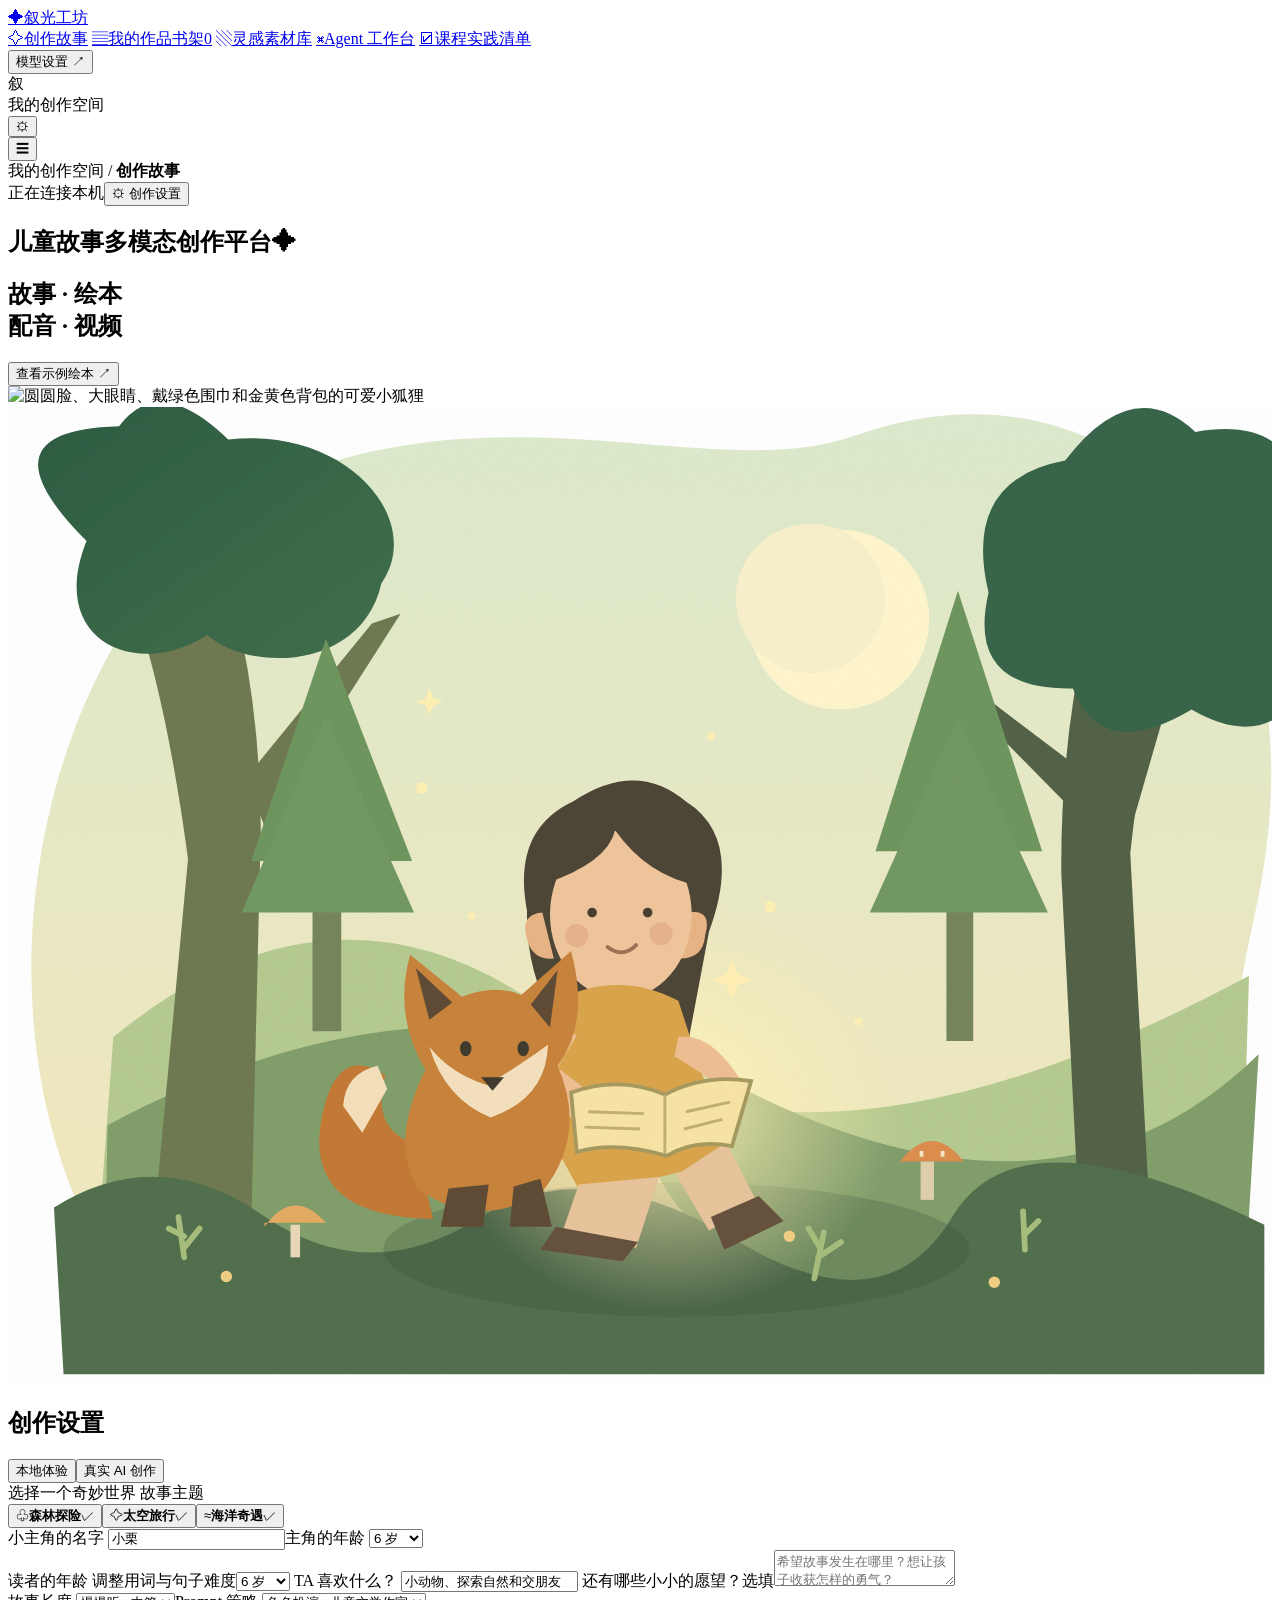
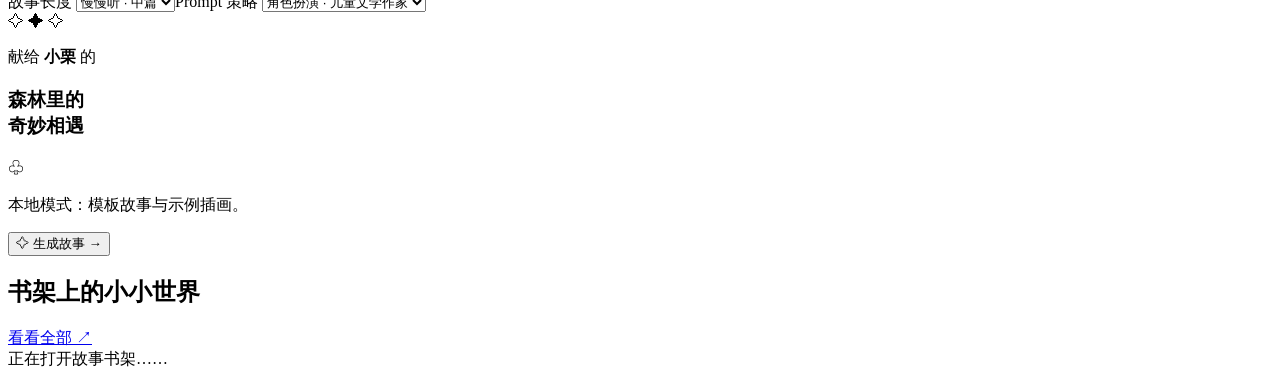
==== commit 97fd31c4: "Rename the interface to Xuguang Studio and remove decorative copy" ====
--- a/web/index.html
+++ b/web/index.html
@@ -4,13 +4,13 @@
   <meta charset="UTF-8">
   <meta name="viewport" content="width=device-width, initial-scale=1.0">
   <meta name="theme-color" content="#fff8ef">
-  <title>星芽故事屋 · 让每一个好奇心，都长成故事</title>
-  <link rel="stylesheet" href="/styles.css?v=warm-20261102">
-  <script src="/app.js" defer></script>
+  <title>叙光工坊 · 儿童故事多模态创作平台</title>
+  <link rel="stylesheet" href="/styles.css?v=xuguang-20261102">
+  <script src="/app.js?v=xuguang-20261102" defer></script>
 </head>
 <body>
   <aside class="sidebar" id="sidebar">
-    <a class="brand" href="#create" aria-label="星芽故事屋首页"><span class="brand-mark">✦</span><span>星芽故事屋</span></a>
+    <a class="brand" href="#create" aria-label="叙光工坊首页"><span class="brand-mark">✦</span><span>叙光工坊</span></a>
 
     <nav class="navigation" aria-label="主导航">
       <a href="#create" data-view="create" class="nav-item active"><span class="nav-icon">✧</span>创作故事</a>
@@ -19,8 +19,8 @@
       <a href="#agent" data-view="agent" class="nav-item"><span class="nav-icon">⌘</span>Agent 工作台<span class="activity-dot" id="activity-dot" hidden></span></a>
       <a href="#course" data-view="course" class="nav-item"><span class="nav-icon">☑</span>课程实践清单</a>
     </nav>
-    <div class="sidebar-note"><span class="note-spark">✦</span><strong>小小想象，大大世界</strong><p>故事可以被看见、被听见，<br>也可以被珍藏。</p><button class="text-button" id="open-settings-side">连接免费 AI <span>↗</span></button></div>
-    <div class="sidebar-bottom"><span class="avatar">芽</span><div>我的创作空间<small>本机保存 · 免费优先</small></div><button class="icon-button" id="open-settings-bottom" aria-label="打开设置">⚙</button></div>
+    <div class="sidebar-note settings-shortcut"><button class="text-button" id="open-settings-side">模型设置 <span>↗</span></button></div>
+    <div class="sidebar-bottom"><span class="avatar">叙</span><div>我的创作空间</div><button class="icon-button" id="open-settings-bottom" aria-label="打开设置">⚙</button></div>
   </aside>
 
   <div class="app-shell">
@@ -28,9 +28,9 @@
     <main id="main-content">
       <section class="view" id="view-create" aria-labelledby="create-title">
 
-        <div class="page-heading"><div><h1 id="create-title">今天，想去哪里冒险？<span>✦</span></h1><p>把孩子的奇思妙想，变成一本专属的有声绘本。</p></div></div>
+        <div class="page-heading"><div><h1 id="create-title">儿童故事多模态创作平台<span>✦</span></h1></div></div>
         <section class="hero">
-          <div class="hero-copy"><h2>让好奇心发芽，<br>让想象力<span class="orange-text">开花。</span></h2><p>和森林交朋友，去星星上做客，<br>或是听一听大海藏着什么秘密。</p><div class="hero-actions"><button class="button dark" id="quick-experience">打开一本示例绘本 <span>↗</span></button><span class="hero-caption">本地示例 · 无需 API</span></div></div>
+          <div class="hero-copy"><h2>故事 · 绘本<br><span class="orange-text">配音 · 视频</span></h2><div class="hero-actions"><button class="button dark" id="quick-experience">查看示例绘本 <span>↗</span></button></div></div>
           <div class="hero-art has-seed" aria-label="戴着青绿围巾的小狐狸小栗，在森林里开启新的冒险" role="img"><img class="hero-seed-image" src="/files/library/images/character-cute-v6-eyes.png" alt="圆圆脸、大眼睛、戴绿色围巾和金黄色背包的可爱小狐狸">
             <svg viewBox="0 0 660 510" xmlns="http://www.w3.org/2000/svg" aria-hidden="true"><defs><linearGradient id="sky" x2="0" y2="1"><stop stop-color="#dce9cc"/><stop offset="1" stop-color="#f5e8bc"/></linearGradient><radialGradient id="bookGlow"><stop stop-color="#fff6bb" stop-opacity=".9"/><stop offset="1" stop-color="#ffedb0" stop-opacity="0"/></radialGradient><linearGradient id="tree" x2="1" y2="1"><stop stop-color="#2d5c42"/><stop offset="1" stop-color="#416f4c"/></linearGradient><filter id="grain"><feTurbulence type="fractalNoise" baseFrequency=".7" numOctaves="3" stitchTiles="stitch"/><feColorMatrix type="saturate" values="0"/><feComponentTransfer><feFuncA type="linear" slope=".06"/></feComponentTransfer><feBlend in="SourceGraphic" mode="multiply"/></filter></defs><g filter="url(#grain)"><path d="M44 432C-29 292 29 72 165 30 276-5 374 39 442 15 580-34 692 82 651 265c-21 95-22 191-137 218-100 24-385 32-470-51Z" fill="url(#sky)"/><circle cx="434" cy="111" r="47" fill="#fff5cd"/><circle cx="419" cy="100" r="39" fill="#f8f0cb"/><path d="M55 329Q177 229 295 326T648 297L643 463H45Z" fill="#b5ca91"/><path d="M52 375Q229 280 390 359T653 338L645 472H50Z" fill="#819e6b"/><path d="M339 321q-45 30-55 67t-73 80h207q-116-57-79-147" fill="#d8c998"/><path d="M76 12q55 75 56 209l-5 207H76l18-192Q77 110 47 63Z" fill="#6f7951"/><path d="m124 194 66-81 15-5-71 111M96 138 53 105l-3-20 51 35" fill="#6f7951"/><path d="M41 70Q-17 12 58 10 79-18 115 17c62-7 103 42 80 75-10 45-68 47-91 27-37 24-84 3-63-49Z" fill="url(#tree)"/><path d="M590 35q-41 94-40 209l10 193h37l-11-204q11-101 38-167Z" fill="#536347"/><path d="m580 235-64-65-9-21 70 53 28-72 10-9-28 97" fill="#536347"/><path d="M512 97q-14-59 40-69 35-46 68-15 62-11 57 59 35 35 5 66-21 45-64 20-47 28-62-11-56 1-44-50Z" fill="#376549"/><path d="M159 326V219h15v107M490 331V206h14v125" fill="#75855b"/><path d="m127 237 39-116 45 116ZM453 232l43-136 44 136Z" fill="#6f965e"/><path d="m122 264 44-103 46 103ZM450 264l46-102 47 102Z" fill="#729864"/><path d="M24 418q54-34 109 4t112 2 135 11 113-12 163 4v78H29Z" fill="#526f4d"/><ellipse cx="349" cy="440" rx="153" ry="35" fill="#344d39" opacity=".25"/><ellipse cx="345" cy="365" rx="120" ry="108" fill="url(#bookGlow)"/>
             <path d="M303 341q-33-31-32-78-8-42 24-57 33-22 59 0 30 19 12 68l-13 69Z" fill="#4d4535"/><path d="M279 264q-12 1-8 14 3 11 14 10M355 264q13-2 9 12-1 12-13 12" fill="#e8b485"/><ellipse cx="320" cy="265" rx="37" ry="44" fill="#efc59b"/><path d="M280 249q4-44 39-43 39 2 42 44-27-5-44-29-4 17-37 28Z" fill="#4d4535"/><path d="M284 311q34-18 66-1l27 83-77 19-28-51Z" fill="#d9a44b"/><path d="m298 406-10 29 40 4 12-37M349 401l17 29 26-13-17-33" fill="#e7c49b"/><path d="m286 428-8 12 43 6 8-10M367 423l7 17 31-15-13-13" fill="#66513d"/><path d="M288 325q-16 0-20 34l30 14 10-12-21-16 10-17M350 329q19-3 37 30l-29 13-9-13 18-8-19-12" fill="#edbe91"/><circle cx="305" cy="264" r="2.5" fill="#493f32"/><circle cx="334" cy="264" r="2.5" fill="#493f32"/><path d="M313 282q8 6 15-1" fill="none" stroke="#9f7155" stroke-width="2" stroke-linecap="round"/><circle cx="297" cy="276" r="6" fill="#db9c79" opacity=".45"/><circle cx="341" cy="275" r="6" fill="#db9c79" opacity=".45"/>
@@ -41,7 +41,7 @@
           </div>
         </section>
 
-        <section class="creation-section" id="creation-section"><div class="section-heading"><div><span class="step-label">01 / 开始创作</span><h2>给故事种下一颗种子</h2></div><div class="mode-switch" role="group" aria-label="生成模式"><button class="active" data-mode="demo" aria-pressed="true">本地体验</button><button data-mode="live" aria-pressed="false">真实 AI 创作</button></div></div>
+        <section class="creation-section" id="creation-section"><div class="section-heading"><div><h2>创作设置</h2></div><div class="mode-switch" role="group" aria-label="生成模式"><button class="active" data-mode="demo" aria-pressed="true">本地体验</button><button data-mode="live" aria-pressed="false">真实 AI 创作</button></div></div>
           <form id="create-form" class="creation-grid">
             <div class="creation-form"><label class="field-label">选择一个奇妙世界 <span>故事主题</span></label><div class="theme-options" role="group" aria-label="选择主题"><button type="button" data-theme="forest" class="theme-card selected" aria-pressed="true"><span class="theme-picture forest-picture">♧</span><strong>森林探险</strong><span class="theme-check">✓</span></button><button type="button" data-theme="space" class="theme-card" aria-pressed="false"><span class="theme-picture space-picture">✧</span><strong>太空旅行</strong><span class="theme-check">✓</span></button><button type="button" data-theme="ocean" class="theme-card" aria-pressed="false"><span class="theme-picture ocean-picture">≈</span><strong>海洋奇遇</strong><span class="theme-check">✓</span></button></div>
               <div class="fields-row"><label class="field">小主角的名字 <input name="name" id="child-name" maxlength="20" required value="小栗" placeholder="例如：小栗"></label><label class="field age-field">主角的年龄 <select name="age" id="child-age"><option value="3">3 岁</option><option value="4">4 岁</option><option value="5">5 岁</option><option value="6" selected>6 岁</option><option value="7">7 岁</option><option value="8">8 岁</option><option value="9">9 岁</option><option value="10">10 岁</option><option value="11">11 岁</option><option value="12">12 岁</option></select></label></div>
@@ -50,24 +50,24 @@
               <label class="field">还有哪些小小的愿望？<span class="optional">选填</span><textarea name="setting" id="story-setting" rows="2" maxlength="180" placeholder="希望故事发生在哪里？想让孩子收获怎样的勇气？"></textarea></label>
               <div class="fields-row"><label class="field">故事长度 <select name="length"><option value="short">轻轻读 · 短篇</option><option value="medium" selected>慢慢听 · 中篇</option><option value="long">尽情想 · 长篇</option></select></label><label class="field">Prompt 策略 <select name="strategy"><option value="role_play">角色扮演 · 儿童文学作家</option><option value="zero_shot">Zero-shot · 直接描述</option><option value="few_shot">Few-shot · 示例引导</option></select></label></div>
             </div>
-            <aside class="creation-preview"><div class="preview-book"><div class="preview-stars">✧ <span>✦</span> ✧</div><p>献给 <strong id="preview-name">小栗</strong> 的</p><h3 id="preview-title">森林里的<br>奇妙相遇</h3><div class="preview-tree">♧</div><div class="preview-book-line"></div></div><p id="mode-description" class="mode-description">本地模板与程序插画示例，可直接体验；不会调用大模型。</p><button class="button dark create-button" type="submit" id="create-submit"><span>✧</span> 让故事发芽 <span>→</span></button><p class="local-note">你的作品与配置仅保存在本机</p></aside>
+            <aside class="creation-preview"><div class="preview-book"><div class="preview-stars">✧ <span>✦</span> ✧</div><p>献给 <strong id="preview-name">小栗</strong> 的</p><h3 id="preview-title">森林里的<br>奇妙相遇</h3><div class="preview-tree">♧</div><div class="preview-book-line"></div></div><p id="mode-description" class="mode-description">本地模式：模板故事与示例插画。</p><button class="button dark create-button" type="submit" id="create-submit"><span>✧</span> 生成故事 <span>→</span></button></aside>
           </form>
         </section>
-        <section class="recent-section"><div class="section-heading"><div><span class="step-label">从这里遇见灵感</span><h2>书架上的小小世界</h2></div><a class="text-button" href="#bookshelf">看看全部 <span>↗</span></a></div><div class="book-grid compact" id="recent-books"><div class="loading-state">正在打开故事书架……</div></div></section>
-        <footer class="page-footer"><span>✦ 星芽故事屋</span><p>用想象力，陪伴每一次成长。</p><span>MADE FOR LITTLE DREAMERS</span></footer>
+        <section class="recent-section"><div class="section-heading"><div><h2>书架上的小小世界</h2></div><a class="text-button" href="#bookshelf">看看全部 <span>↗</span></a></div><div class="book-grid compact" id="recent-books"><div class="loading-state">正在打开故事书架……</div></div></section>
+
       </section>
 
-      <section class="view" id="view-bookshelf" hidden><div class="page-heading"><div><h1>我的作品书架<span>▤</span></h1><p>每一本故事，都收藏着一份独一无二的好奇心。</p></div><a href="#create" class="button dark">✧ 创作新故事</a></div><div class="toolbar"><div class="search-field"><span>⌕</span><input id="book-search" placeholder="找一本故事，或一位小主角……" aria-label="搜索作品"></div><span class="muted" id="bookshelf-total"></span></div><div class="book-grid" id="all-books"></div></section>
+      <section class="view" id="view-bookshelf" hidden><div class="page-heading"><div><h1>我的作品书架<span>▤</span></h1></div><a href="#create" class="button dark">✧ 创作新故事</a></div><div class="toolbar"><div class="search-field"><span>⌕</span><input id="book-search" placeholder="找一本故事，或一位小主角……" aria-label="搜索作品"></div><span class="muted" id="bookshelf-total"></span></div><div class="book-grid" id="all-books"></div></section>
 
-      <section class="view" id="view-assets" hidden><div class="page-heading"><div><h1>灵感素材库<span>✧</span></h1><p>故事模板、插画与声音，让创作多一点可能。</p></div></div><div class="asset-search-panel"><form id="asset-search-form" class="asset-search"><span>⌕</span><input id="asset-query" placeholder="试试“森林里的小狐狸”或“温柔的海浪声”" aria-label="搜索素材"><button class="button dark" type="submit">寻找灵感 →</button></form><div class="filter-pills" id="asset-filters"><button class="active" data-type="all">全部素材</button><button data-type="template">故事模板</button><button data-type="image">插画</button><button data-type="sound">声音</button></div><p id="asset-engine" class="muted"></p></div><div id="asset-results" class="asset-grid"></div></section>
+      <section class="view" id="view-assets" hidden><div class="page-heading"><div><h1>灵感素材库<span>✧</span></h1></div></div><div class="asset-search-panel"><form id="asset-search-form" class="asset-search"><span>⌕</span><input id="asset-query" placeholder="试试“森林里的小狐狸”或“温柔的海浪声”" aria-label="搜索素材"><button class="button dark" type="submit">寻找灵感 →</button></form><div class="filter-pills" id="asset-filters"><button class="active" data-type="all">全部素材</button><button data-type="template">故事模板</button><button data-type="image">插画</button><button data-type="sound">声音</button></div><p id="asset-engine" class="muted"></p></div><div id="asset-results" class="asset-grid"></div></section>
 
-      <section class="view" id="view-agent" hidden><div class="page-heading"><div><h1>Agent 工作台<span>⌘</span></h1><p>看见每一步创作，也能在需要时加入你的想法。</p></div><span class="pill">人在回路 · 可暂停介入</span></div><div class="agent-layout"><section class="panel agent-setup"><div class="panel-title"><span class="number-mark">01</span><h2>安排一次创作</h2></div><label class="field">选择一本故事<select id="agent-project"></select></label><label class="field">告诉创作助手你的想法<textarea id="agent-instruction" rows="5" maxlength="500" placeholder="例如：让小狐狸更勇敢，保留温柔的睡前氛围。"></textarea></label><label class="checkbox-field"><input type="checkbox" id="agent-pause" checked><span>故事完成后暂停，等我审阅再继续</span></label><p class="help-text">按真实执行顺序编排故事、插画、有声书与视频。每一步都会保留日志；可用能力以本机配置为准。</p><button class="button dark full" id="start-agent">启动创作助手 →</button><button class="button subtle full" id="prompt-compare">比较三种 Prompt 策略</button></section><section class="panel agent-monitor"><div class="panel-title"><span class="number-mark">02</span><h2>创作正在发生</h2><span id="agent-status" class="status-chip">等待任务</span></div><div id="agent-empty" class="empty-state"><span class="empty-icon">⌘</span><h3>给一个想法，看它一步步成书</h3><p>任务启动后，这里会显示真实进度、执行步骤与日志。</p></div><div id="agent-job" hidden><div class="job-progress"><span id="job-progress-label">任务进度</span><strong id="job-progress-value">0%</strong><div class="progress-track"><span id="job-progress-bar"></span></div></div><div id="job-steps" class="job-steps"></div><div class="log-heading"><strong>执行日志</strong><small>由本机服务实时返回</small></div><div id="job-logs" class="job-logs" aria-live="polite"></div><div id="job-error" class="inline-error" hidden></div><div class="intervention" id="job-intervention" hidden><strong>故事正在等你的想法</strong><p>审阅后可以提交调整要求，再恢复任务。</p><textarea id="intervention-text" rows="3" maxlength="500" placeholder="例如：减少第三幕的紧张感，结尾增加彼此分享的情节。"></textarea><div class="intervention-actions"><button class="button subtle" id="send-intervention">保存介入指令</button><button class="button dark" id="resume-job">继续执行 →</button></div></div><div id="job-result" class="job-result" hidden></div></div></section></div></section>
+      <section class="view" id="view-agent" hidden><div class="page-heading"><div><h1>Agent 工作台<span>⌘</span></h1></div><span class="pill">人在回路 · 可暂停介入</span></div><div class="agent-layout"><section class="panel agent-setup"><div class="panel-title"><span class="number-mark">01</span><h2>安排一次创作</h2></div><label class="field">选择一本故事<select id="agent-project"></select></label><label class="field">告诉创作助手你的想法<textarea id="agent-instruction" rows="5" maxlength="500" placeholder="例如：让小狐狸更勇敢，保留温柔的睡前氛围。"></textarea></label><label class="checkbox-field"><input type="checkbox" id="agent-pause" checked><span>故事完成后暂停，等我审阅再继续</span></label><p class="help-text">按真实执行顺序编排故事、插画、有声书与视频。每一步都会保留日志；可用能力以本机配置为准。</p><button class="button dark full" id="start-agent">启动创作助手 →</button><button class="button subtle full" id="prompt-compare">比较三种 Prompt 策略</button></section><section class="panel agent-monitor"><div class="panel-title"><span class="number-mark">02</span><h2>创作正在发生</h2><span id="agent-status" class="status-chip">等待任务</span></div><div id="agent-empty" class="empty-state"><span class="empty-icon">⌘</span><h3>给一个想法，看它一步步成书</h3><p>任务启动后，这里会显示真实进度、执行步骤与日志。</p></div><div id="agent-job" hidden><div class="job-progress"><span id="job-progress-label">任务进度</span><strong id="job-progress-value">0%</strong><div class="progress-track"><span id="job-progress-bar"></span></div></div><div id="job-steps" class="job-steps"></div><div class="log-heading"><strong>执行日志</strong><small>由本机服务实时返回</small></div><div id="job-logs" class="job-logs" aria-live="polite"></div><div id="job-error" class="inline-error" hidden></div><div class="intervention" id="job-intervention" hidden><strong>故事正在等你的想法</strong><p>审阅后可以提交调整要求，再恢复任务。</p><textarea id="intervention-text" rows="3" maxlength="500" placeholder="例如：减少第三幕的紧张感，结尾增加彼此分享的情节。"></textarea><div class="intervention-actions"><button class="button subtle" id="send-intervention">保存介入指令</button><button class="button dark" id="resume-job">继续执行 →</button></div></div><div id="job-result" class="job-result" hidden></div></div></section></div></section>
 
-      <section class="view" id="view-course" hidden><div class="page-heading"><div><h1>课程实践清单<span>☑</span></h1><p>把每一项课堂所学，变成可以检查的真实作品。</p></div></div><div class="course-intro"><span>✦</span><div><h2>从一个故事，到一个完整的 AIGC 应用</h2><p>这里只检查本机功能与技术产物，不代表老师的作业验收。Trae开发、演示视频、日志、仓库提交和现场答辩需另外核对。</p></div></div><div id="course-checks" class="checks-grid"></div><div class="section-heading"><h2>实践路线</h2></div><div id="course-weeks" class="course-weeks"></div></section>
+      <section class="view" id="view-course" hidden><div class="page-heading"><div><h1>课程实践清单<span>☑</span></h1></div></div><div class="course-intro"><span>✦</span><div><h2>从一个故事，到一个完整的 AIGC 应用</h2><p>这里只检查本机功能与技术产物，不代表老师的作业验收。Trae开发、演示视频、日志、仓库提交和现场答辩需另外核对。</p></div></div><div id="course-checks" class="checks-grid"></div><div class="section-heading"><h2>实践路线</h2></div><div id="course-weeks" class="course-weeks"></div></section>
     </main>
   </div>
 
-  <dialog id="reader" class="reader-dialog"><div class="reader-shell"><header class="reader-header"><a href="#bookshelf" class="brand reader-brand"><span class="brand-mark">✦</span><span>星芽故事屋</span></a><div class="reader-heading"><strong id="reader-title"></strong><span id="reader-mode" class="status-chip"></span></div><button class="icon-button close-reader" id="close-reader" aria-label="关闭阅读器">×</button></header><div class="reader-body"><aside class="reader-outline"><p class="sidebar-label">这本书的每一页</p><div id="scene-navigation"></div><button class="characters-toggle" id="show-characters">♧ 认识故事里的朋友</button><div id="character-list" hidden></div><div class="reader-moral" id="reader-moral"></div></aside><div class="reader-center"><div class="reader-actionbar"><button class="reader-action" id="generate-images">▧ 生成配图</button><button class="reader-action" id="generate-audio">♫ 生成有声书</button><button class="reader-action" id="generate-video">▷ 生成视频</button><button class="reader-action" id="reader-agent">⌘ 交给 Agent</button><div class="reader-export"><a id="download-pdf" class="reader-action" download>↓ PDF</a><a id="download-zip" class="reader-action" download>↓ ZIP</a></div></div><div class="reader-job" id="reader-job" hidden><span id="reader-job-status"></span><button class="text-button" id="reader-job-details">查看日志 ↗</button></div><article class="storybook-page"><div class="scene-image-wrap" id="scene-image-wrap"><img id="scene-image" alt=""><span id="scene-image-note" class="scene-image-note"></span></div><div class="scene-copy"><span class="scene-number" id="scene-number"></span><h2 id="scene-title"></h2><div id="scene-text" class="scene-text"></div><div id="scene-dialogues" class="scene-dialogues"></div></div></article><div class="reader-pagination"><button class="button subtle" id="previous-scene">← 上一页</button><span id="scene-counter"></span><button class="button dark" id="next-scene">下一页 →</button></div><div class="audio-panel"><span class="audio-symbol">♫</span><div class="audio-content"><strong id="audio-title">让故事读给你听</strong><p id="audio-hint">生成有声书后，在这里播放并同步查看朗读文字。</p><audio id="story-audio" controls preload="metadata" hidden></audio></div></div><div id="reader-video-wrap" hidden><video id="story-video" controls preload="metadata"></video></div><details class="revision-panel"><summary>✎ 想给故事添一点新想法？</summary><form id="revise-form"><textarea id="revision-text" rows="3" maxlength="500" required placeholder="描述你希望调整的内容，例如：结尾让两个朋友一起把小种子种下。"></textarea><button class="button dark" type="submit">修改故事 →</button></form></details></div></div></div></dialog>
+  <dialog id="reader" class="reader-dialog"><div class="reader-shell"><header class="reader-header"><a href="#bookshelf" class="brand reader-brand"><span class="brand-mark">✦</span><span>叙光工坊</span></a><div class="reader-heading"><strong id="reader-title"></strong><span id="reader-mode" class="status-chip"></span></div><button class="icon-button close-reader" id="close-reader" aria-label="关闭阅读器">×</button></header><div class="reader-body"><aside class="reader-outline"><p class="sidebar-label">这本书的每一页</p><div id="scene-navigation"></div><button class="characters-toggle" id="show-characters">♧ 认识故事里的朋友</button><div id="character-list" hidden></div><div class="reader-moral" id="reader-moral"></div></aside><div class="reader-center"><div class="reader-actionbar"><button class="reader-action" id="generate-images">▧ 生成配图</button><button class="reader-action" id="generate-audio">♫ 生成有声书</button><button class="reader-action" id="generate-video">▷ 生成视频</button><button class="reader-action" id="reader-agent">⌘ 交给 Agent</button><div class="reader-export"><a id="download-pdf" class="reader-action" download>↓ PDF</a><a id="download-zip" class="reader-action" download>↓ ZIP</a></div></div><div class="reader-job" id="reader-job" hidden><span id="reader-job-status"></span><button class="text-button" id="reader-job-details">查看日志 ↗</button></div><article class="storybook-page"><div class="scene-image-wrap" id="scene-image-wrap"><img id="scene-image" alt=""><span id="scene-image-note" class="scene-image-note"></span></div><div class="scene-copy"><span class="scene-number" id="scene-number"></span><h2 id="scene-title"></h2><div id="scene-text" class="scene-text"></div><div id="scene-dialogues" class="scene-dialogues"></div></div></article><div class="reader-pagination"><button class="button subtle" id="previous-scene">← 上一页</button><span id="scene-counter"></span><button class="button dark" id="next-scene">下一页 →</button></div><div class="audio-panel"><span class="audio-symbol">♫</span><div class="audio-content"><strong id="audio-title">让故事读给你听</strong><p id="audio-hint">生成有声书后，在这里播放并同步查看朗读文字。</p><audio id="story-audio" controls preload="metadata" hidden></audio></div></div><div id="reader-video-wrap" hidden><video id="story-video" controls preload="metadata"></video></div><details class="revision-panel"><summary>✎ 想给故事添一点新想法？</summary><form id="revise-form"><textarea id="revision-text" rows="3" maxlength="500" required placeholder="描述你希望调整的内容，例如：结尾让两个朋友一起把小种子种下。"></textarea><button class="button dark" type="submit">修改故事 →</button></form></details></div></div></div></dialog>
 
   <dialog id="settings-dialog" class="settings-dialog"><form id="settings-form"><header class="modal-header"><div><span class="step-label">YOUR LOCAL STUDIO</span><h2>让创作工具准备就绪</h2></div><button class="icon-button" id="close-settings" type="button" aria-label="关闭设置">×</button></header><div class="settings-body"><div class="privacy-note">♧ 密钥仅提交给本机服务并保存在本机配置中；界面和作品导出均不会回显密钥。</div><div class="settings-help"><h3>第一次使用？从免费模型开始</h3><ol><li>在 <a href="https://open.bigmodel.cn/" target="_blank" rel="noopener noreferrer">智谱开放平台 ↗</a> 注册并进入控制台。</li><li>在 API Key 管理中创建密钥，复制后粘贴到下方。</li><li>使用下方免费模型，保存后点击“测试连接”。模型可用性以平台账号实际权限为准。</li></ol></div><div class="settings-section"><h3>文字创作 <span class="status-chip" id="text-key-state">未配置</span></h3><label class="field">API 地址<input id="text-base-url" type="url" placeholder="https://open.bigmodel.cn/api/paas/v4"></label><label class="field">免费文字模型<select id="text-model"><option value="glm-4.7-flash">GLM-4.7-Flash</option><option value="glm-4-flash-250414">GLM-4-Flash-250414</option><option value="glm-4-flash">GLM-4-Flash</option></select></label><label class="field">API Key<input id="text-api-key" type="password" autocomplete="new-password" placeholder="粘贴密钥；留空保留已保存的密钥"></label></div><div class="settings-section"><h3>绘本插画 <span class="status-chip" id="image-key-state">未配置</span></h3><label class="field">图片服务<select id="image-provider"><option value="cogview">智谱免费图片 · 无固定Seed</option><option value="wan">百炼万相2.7 · 使用账号免费额度</option></select></label><label class="field">API 地址<input id="image-base-url" type="url" placeholder="https://open.bigmodel.cn/api/paas/v4"></label><label class="field">免费图片模型<select id="image-model"><option value="cogview-3-flash">CogView-3-Flash</option></select></label><label class="field">API Key<input id="image-api-key" type="password" autocomplete="new-password" placeholder="图片生成专用密钥；留空保留原值"></label></div><div class="settings-section" id="wan-settings" hidden><h3>百炼图片设置 <span class="status-chip" id="wan-key-state">未配置</span></h3><p class="help-text">先在百炼确认所选模型有剩余免费图片额度，并开启“免费额度用完即停”。保存设置与本机检查不生成图片；实际生成才消耗额度。</p><label class="field">北京地域 API Host<input id="wan-base-url" type="url" value="https://dashscope.aliyuncs.com"></label><label class="field">图片模型<select id="wan-model"><option value="wan2.7-image-pro">wan2.7-image-pro</option><option value="wan2.7-image">wan2.7-image</option></select></label><label class="field">百炼 API Key<input id="wan-api-key" type="password" autocomplete="new-password" placeholder="只填写百炼密钥，留空保留已保存值"></label><label class="field">固定 Seed<input id="wan-seed" type="number" min="0" max="2147483647" value="20261027" required></label><label class="field" style="display:flex;flex-direction:row;align-items:flex-start"><input id="wan-free-confirmed" type="checkbox" style="width:auto;margin-top:5px">我已确认上方所选模型有剩余免费额度，且“免费额度用完即停”已开启。</label><button id="check-image-settings" class="button subtle" type="button">检查图片配置（不出图）</button></div><p class="help-text">文字使用智谱免费模型。百炼图片仅在确认免费额度及用完即停后开放调用，不自动切换模型。</p><div id="settings-test-result" class="settings-test-result" hidden></div></div><footer class="modal-footer"><button class="button subtle" id="test-settings" type="button">测试已保存配置</button><button class="button dark" id="save-settings" type="submit">保存本机设置 →</button></footer></form></dialog>
   <div class="toast-stack" id="toast-stack" aria-live="polite"></div>
